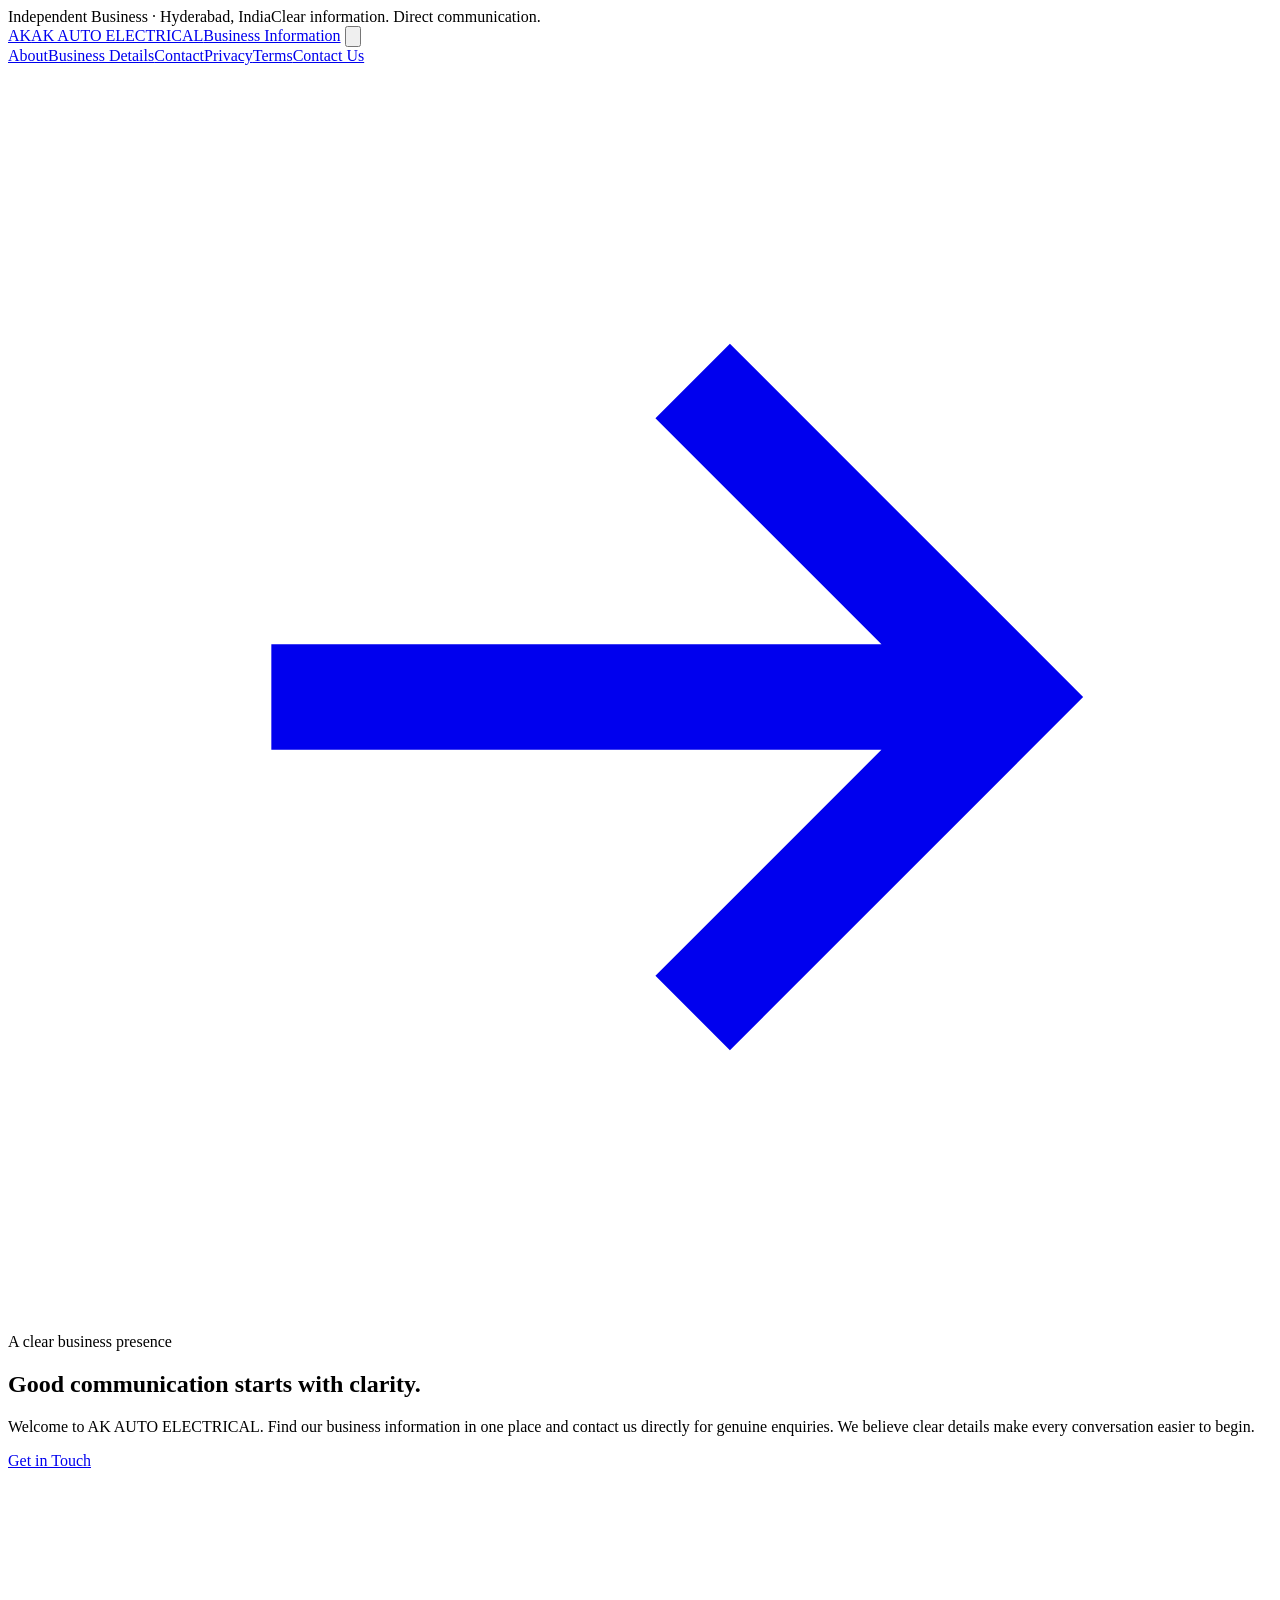
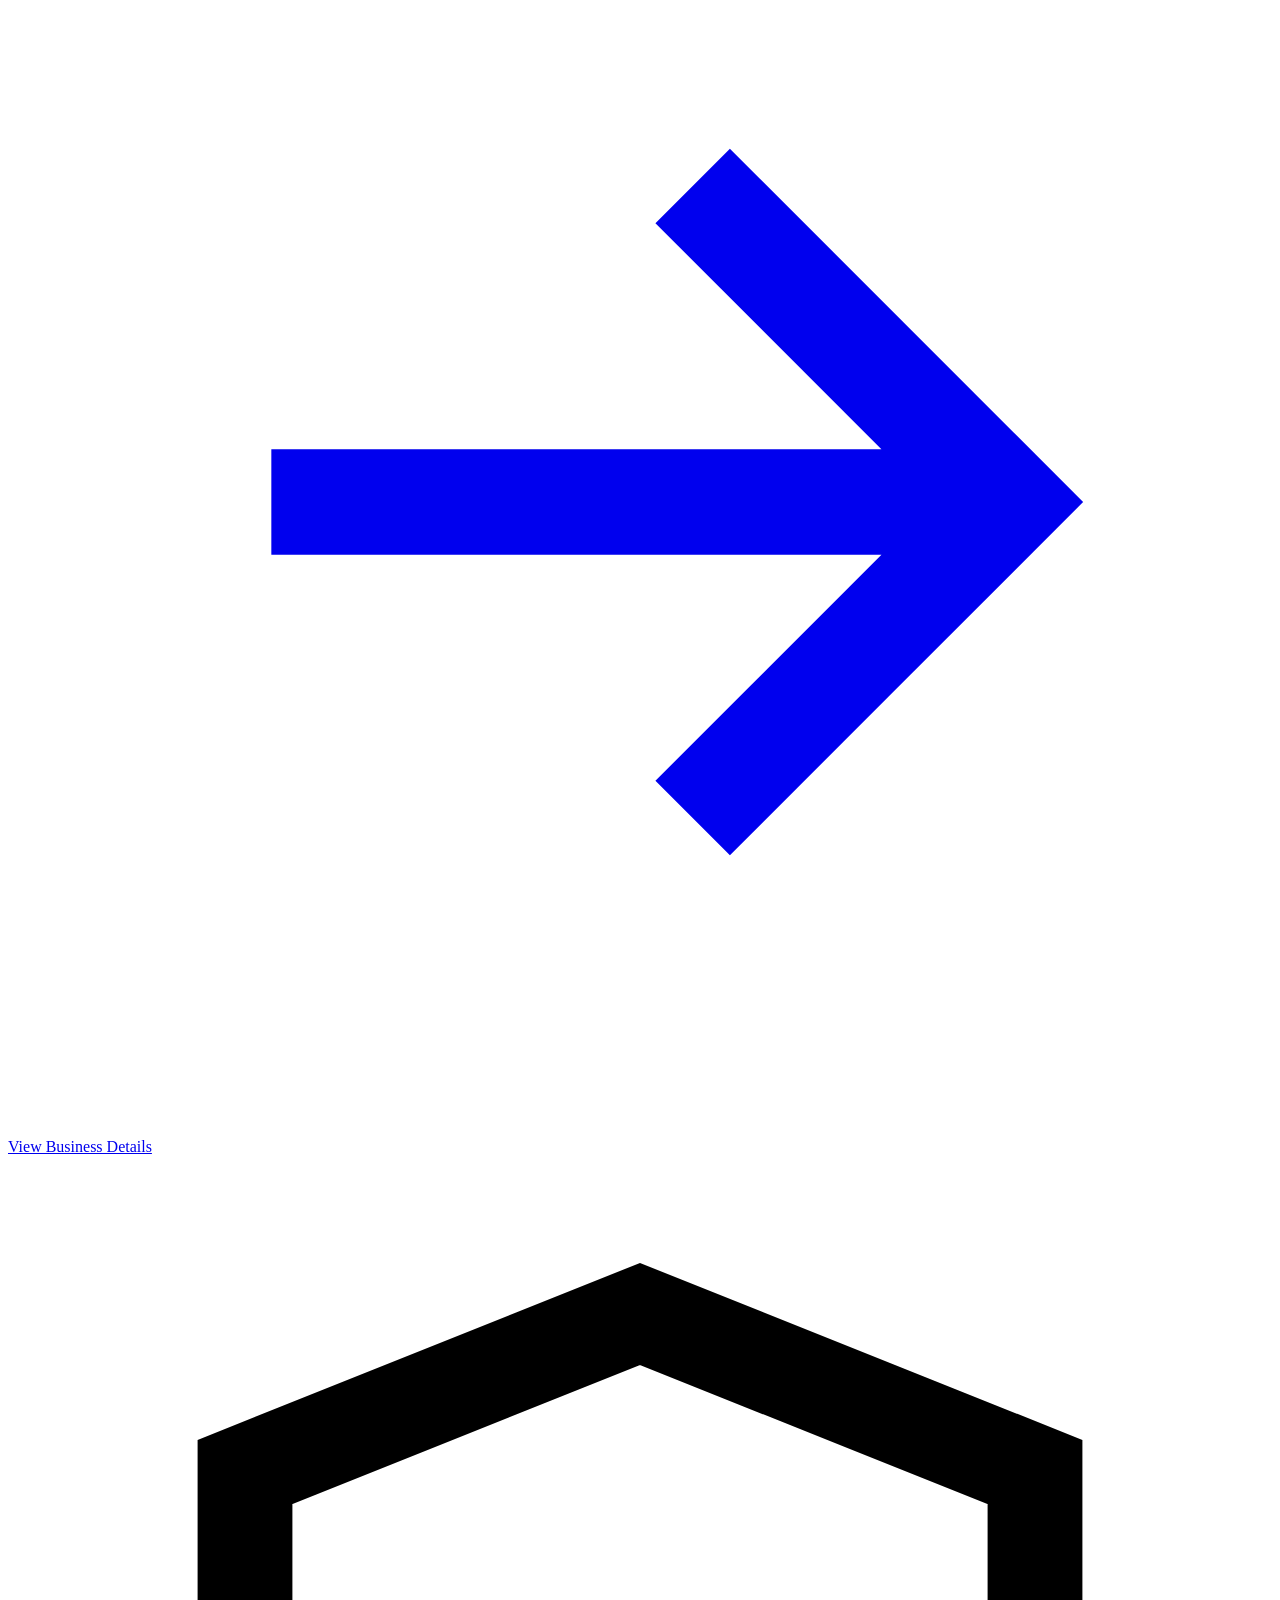
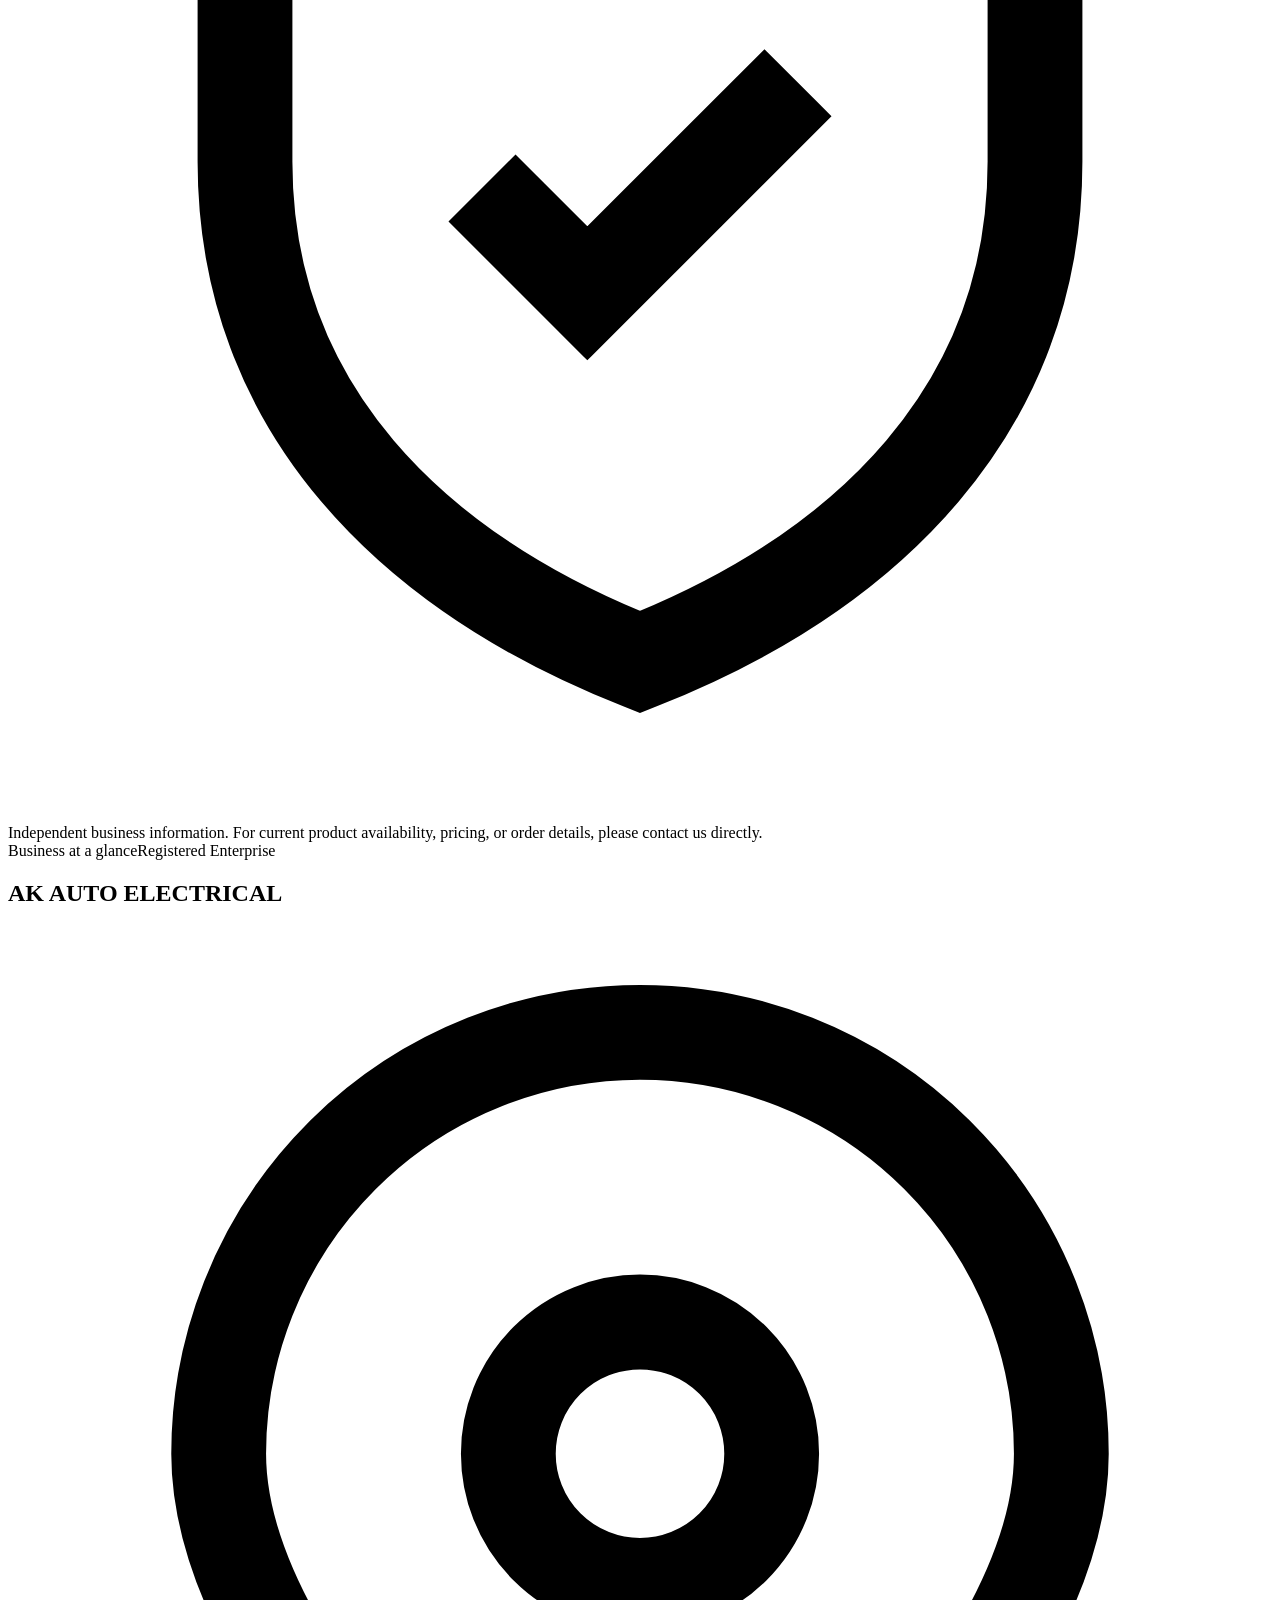
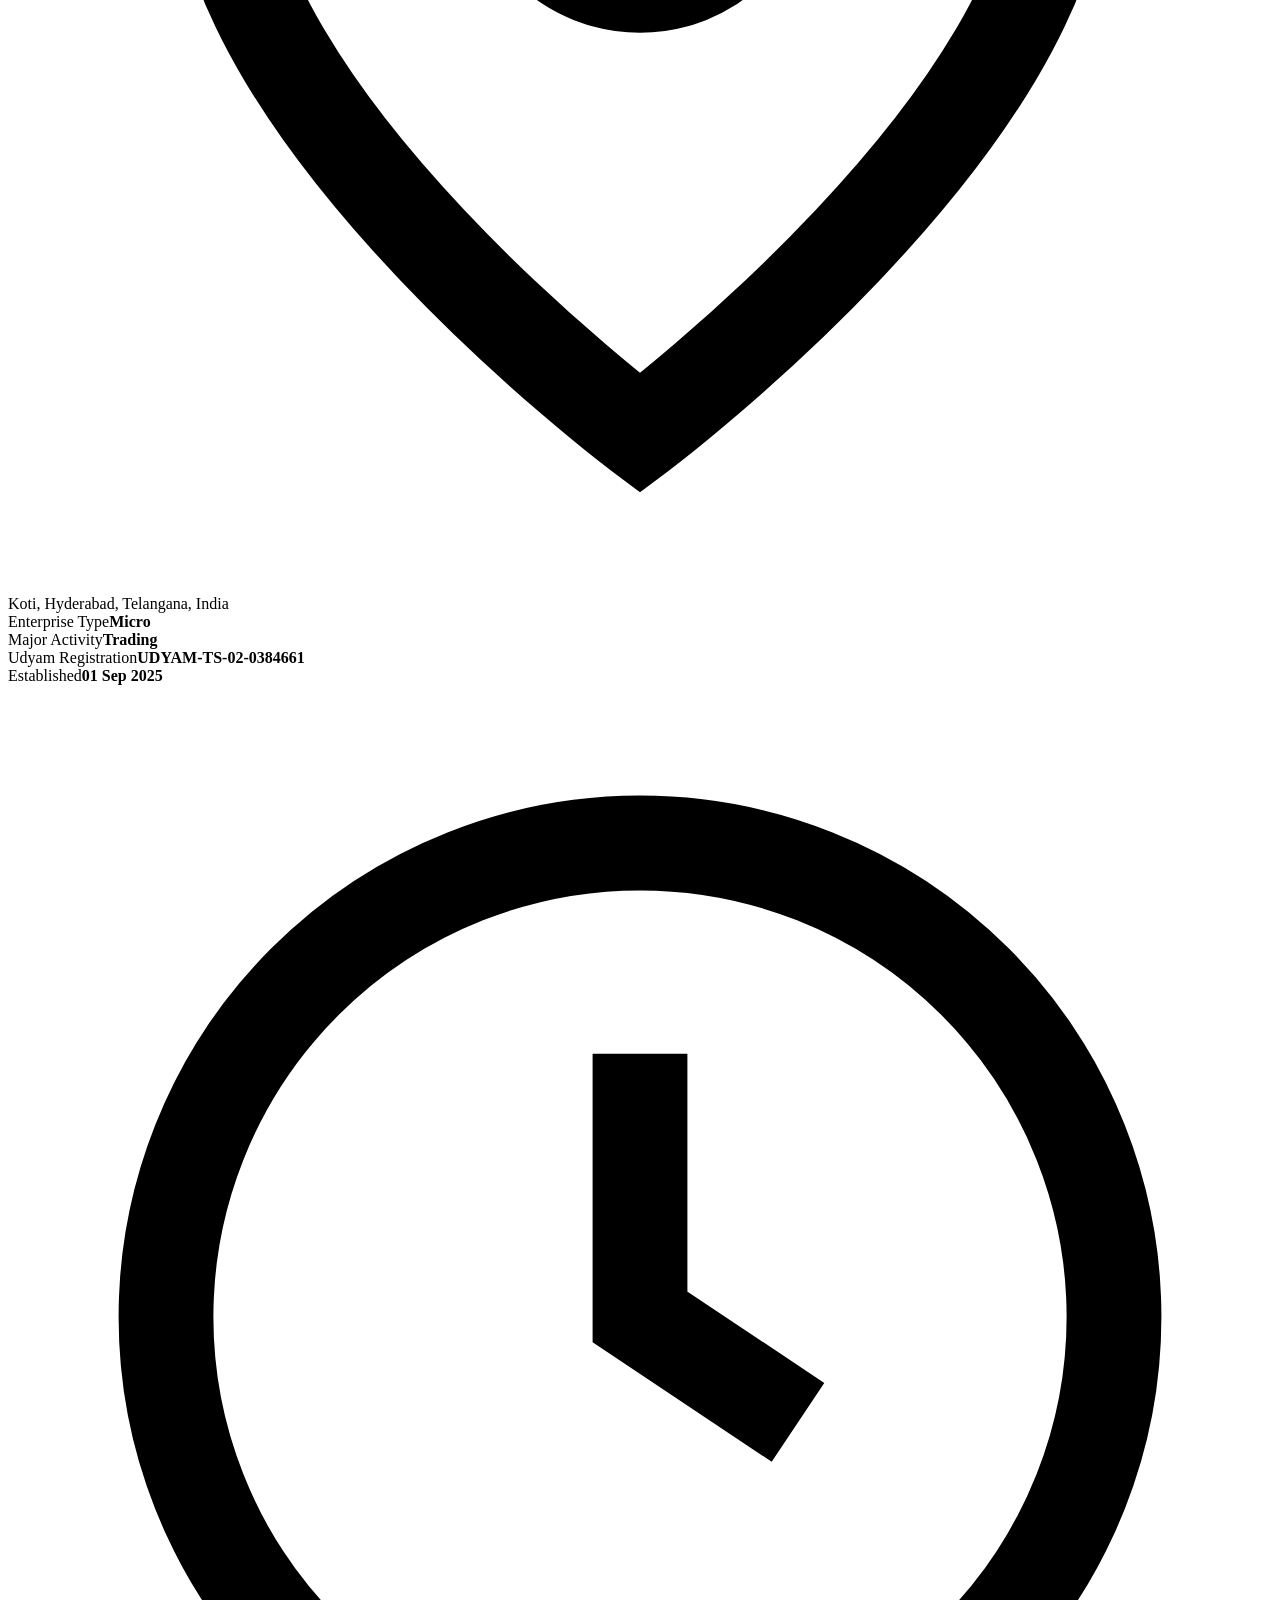
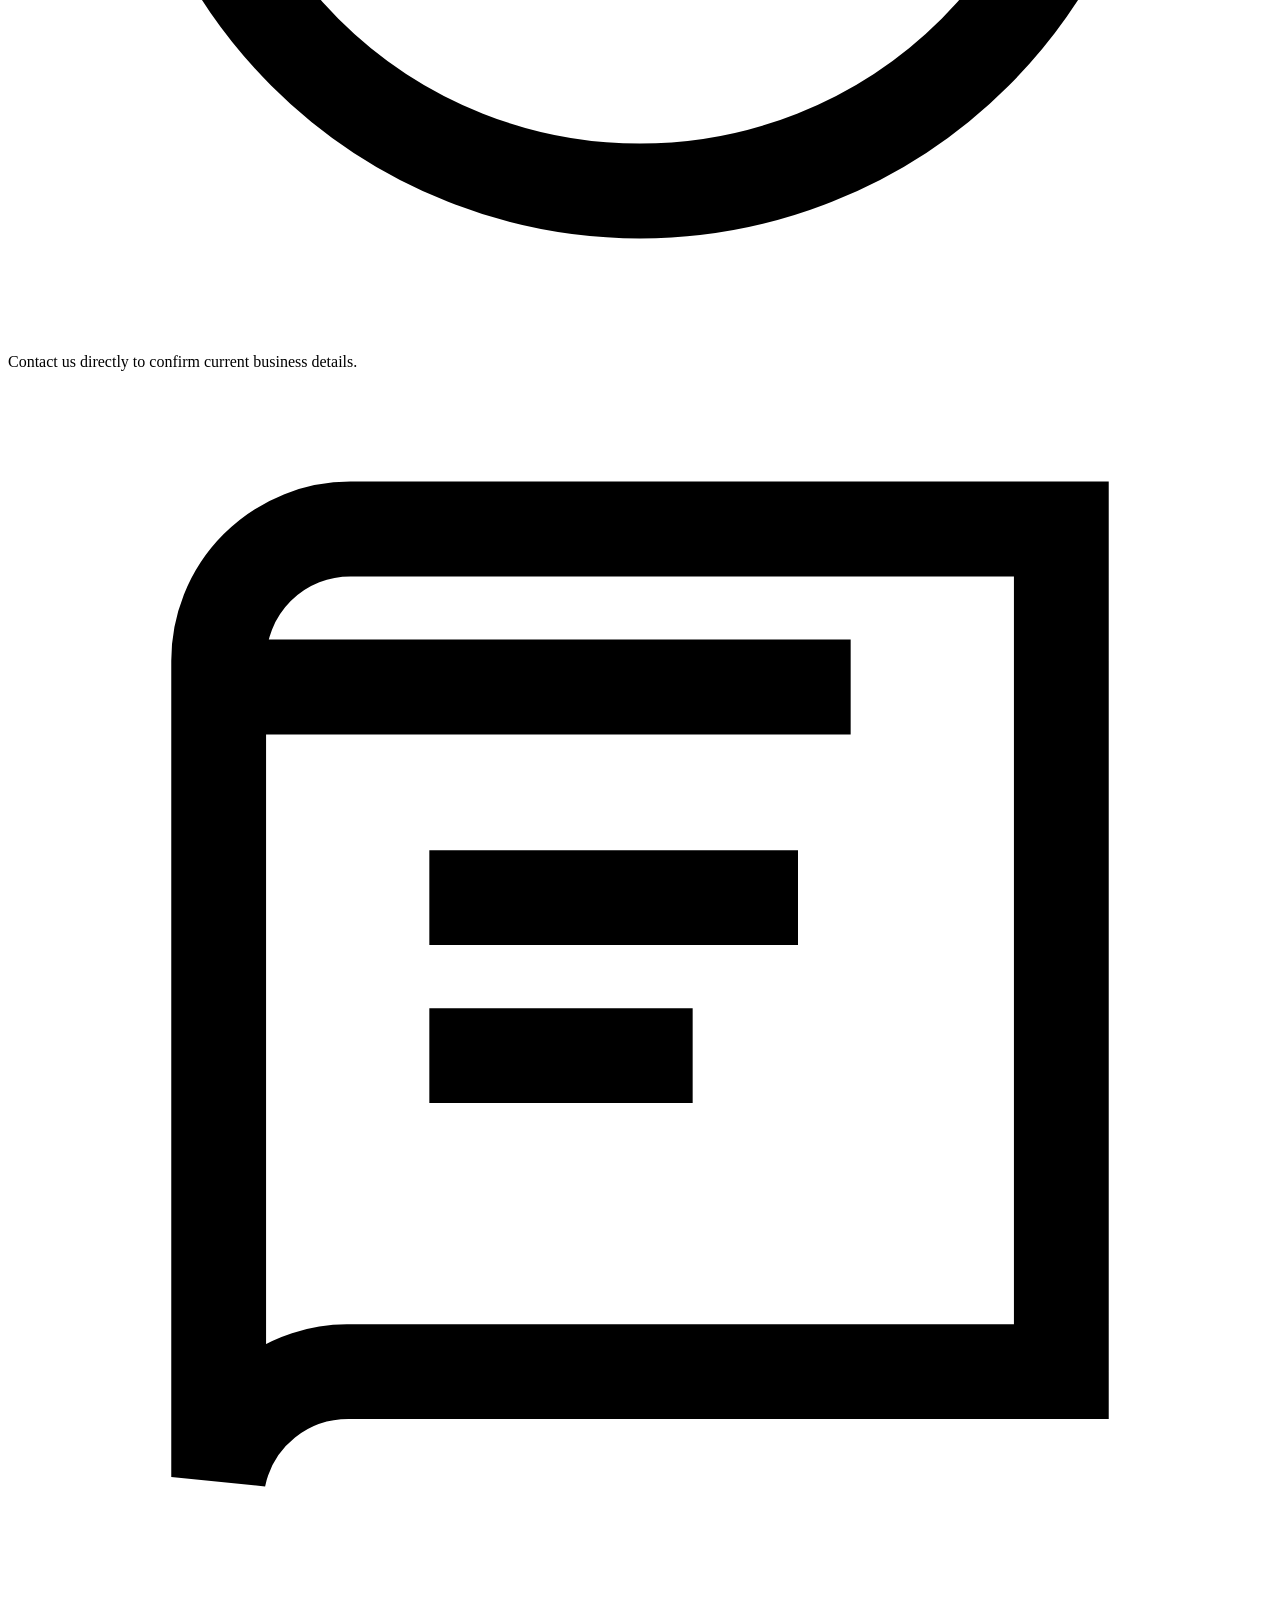
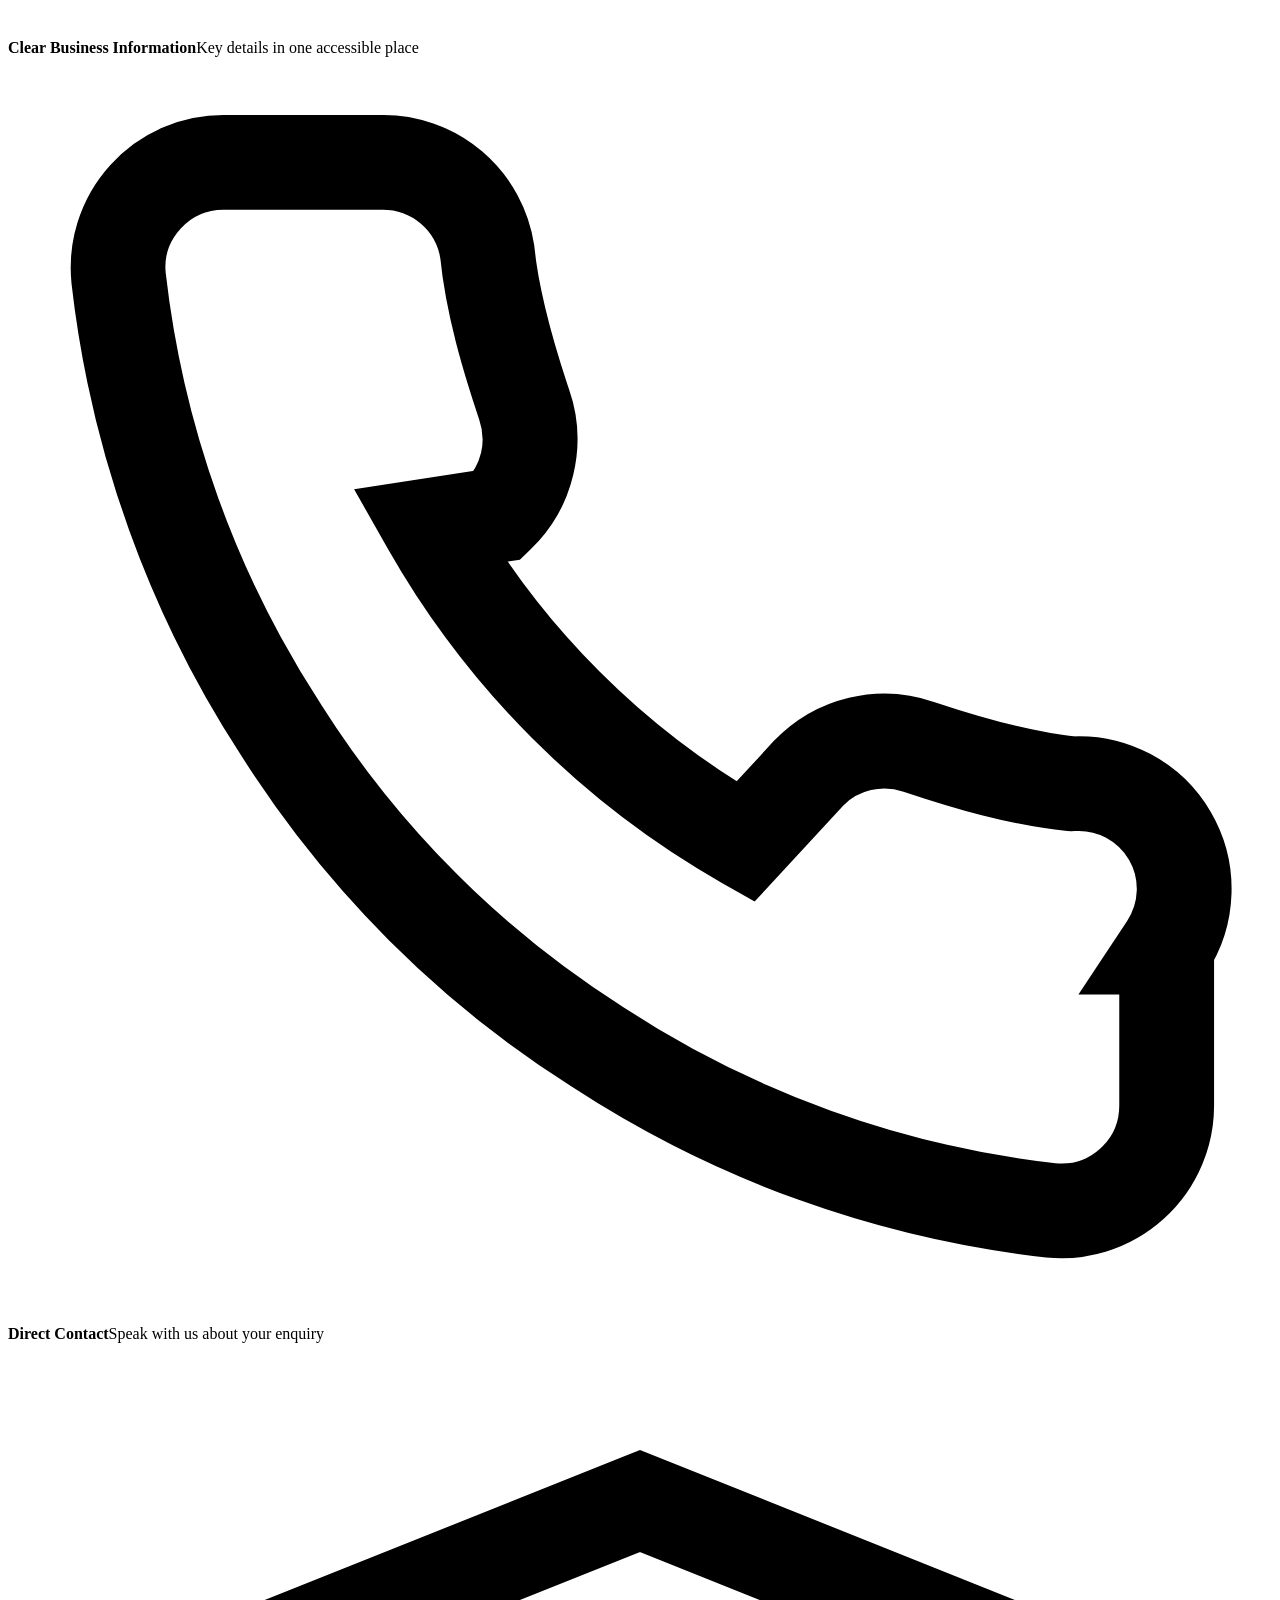
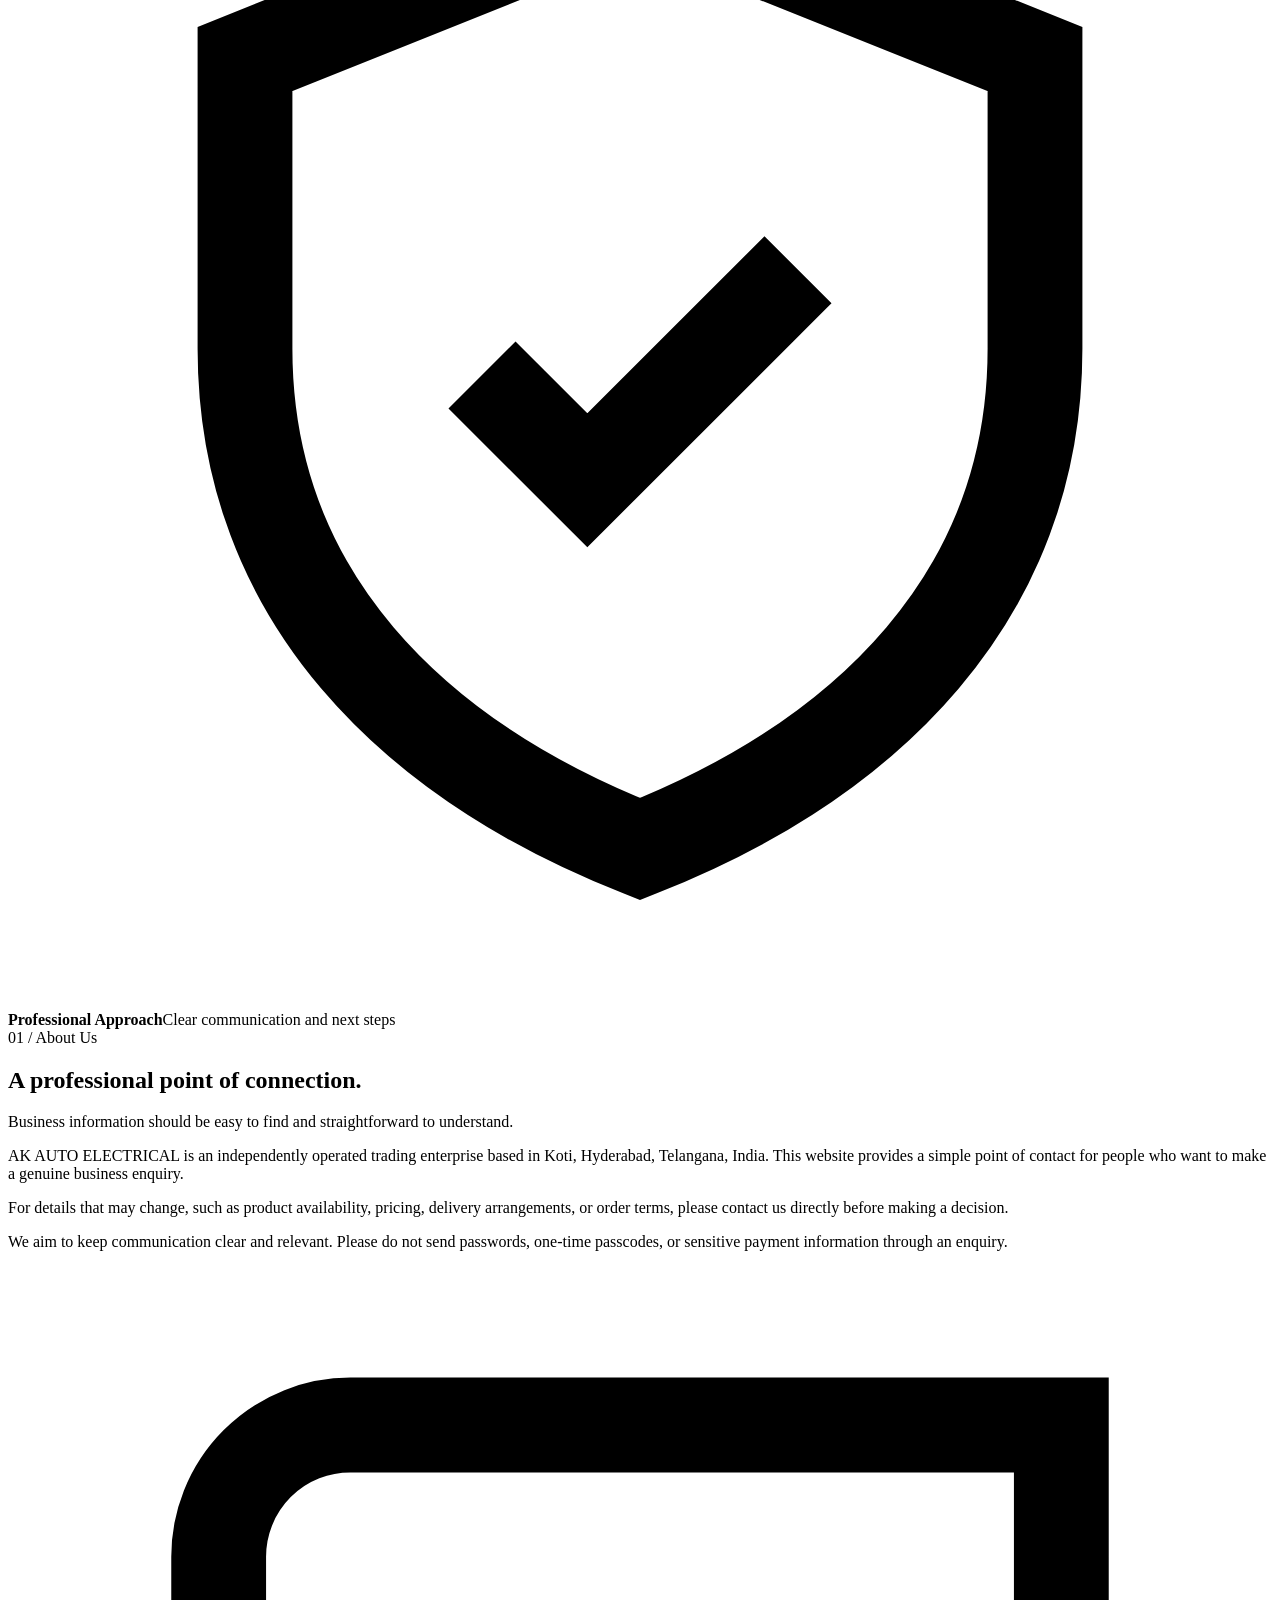
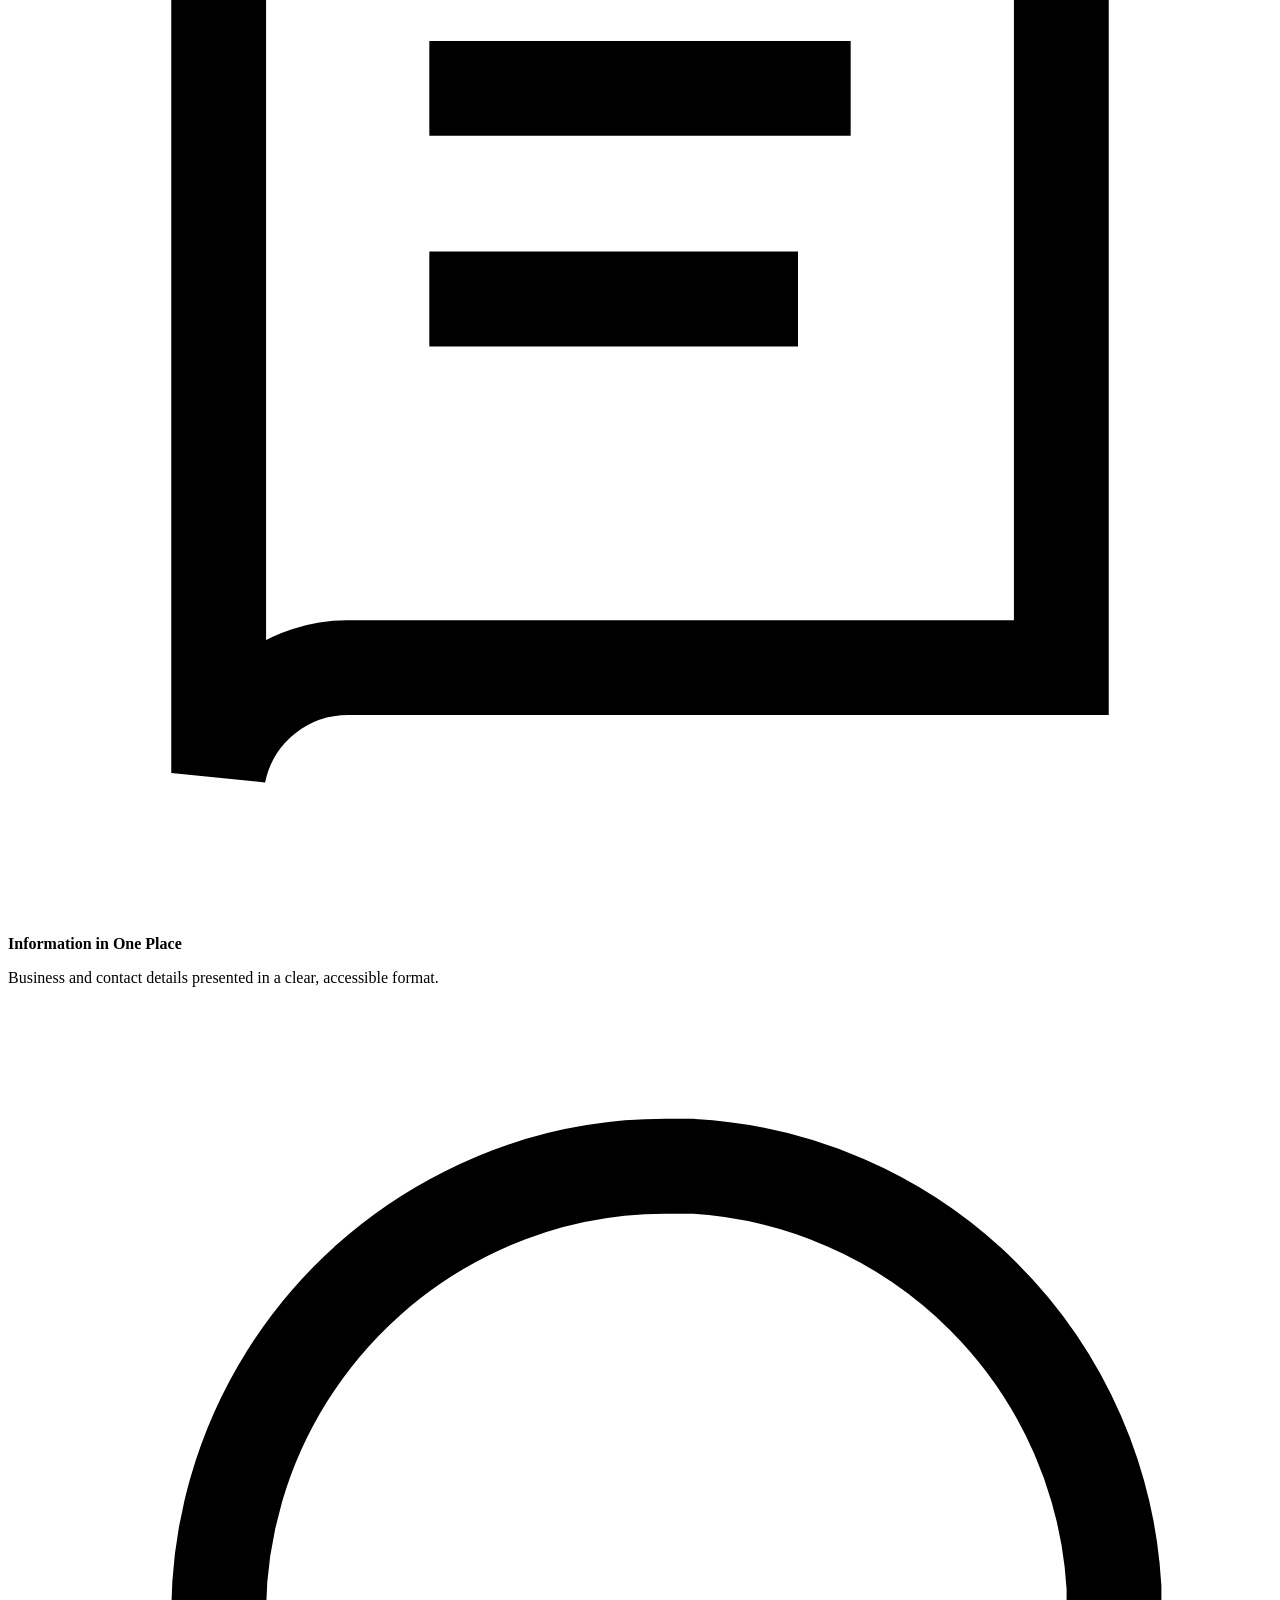
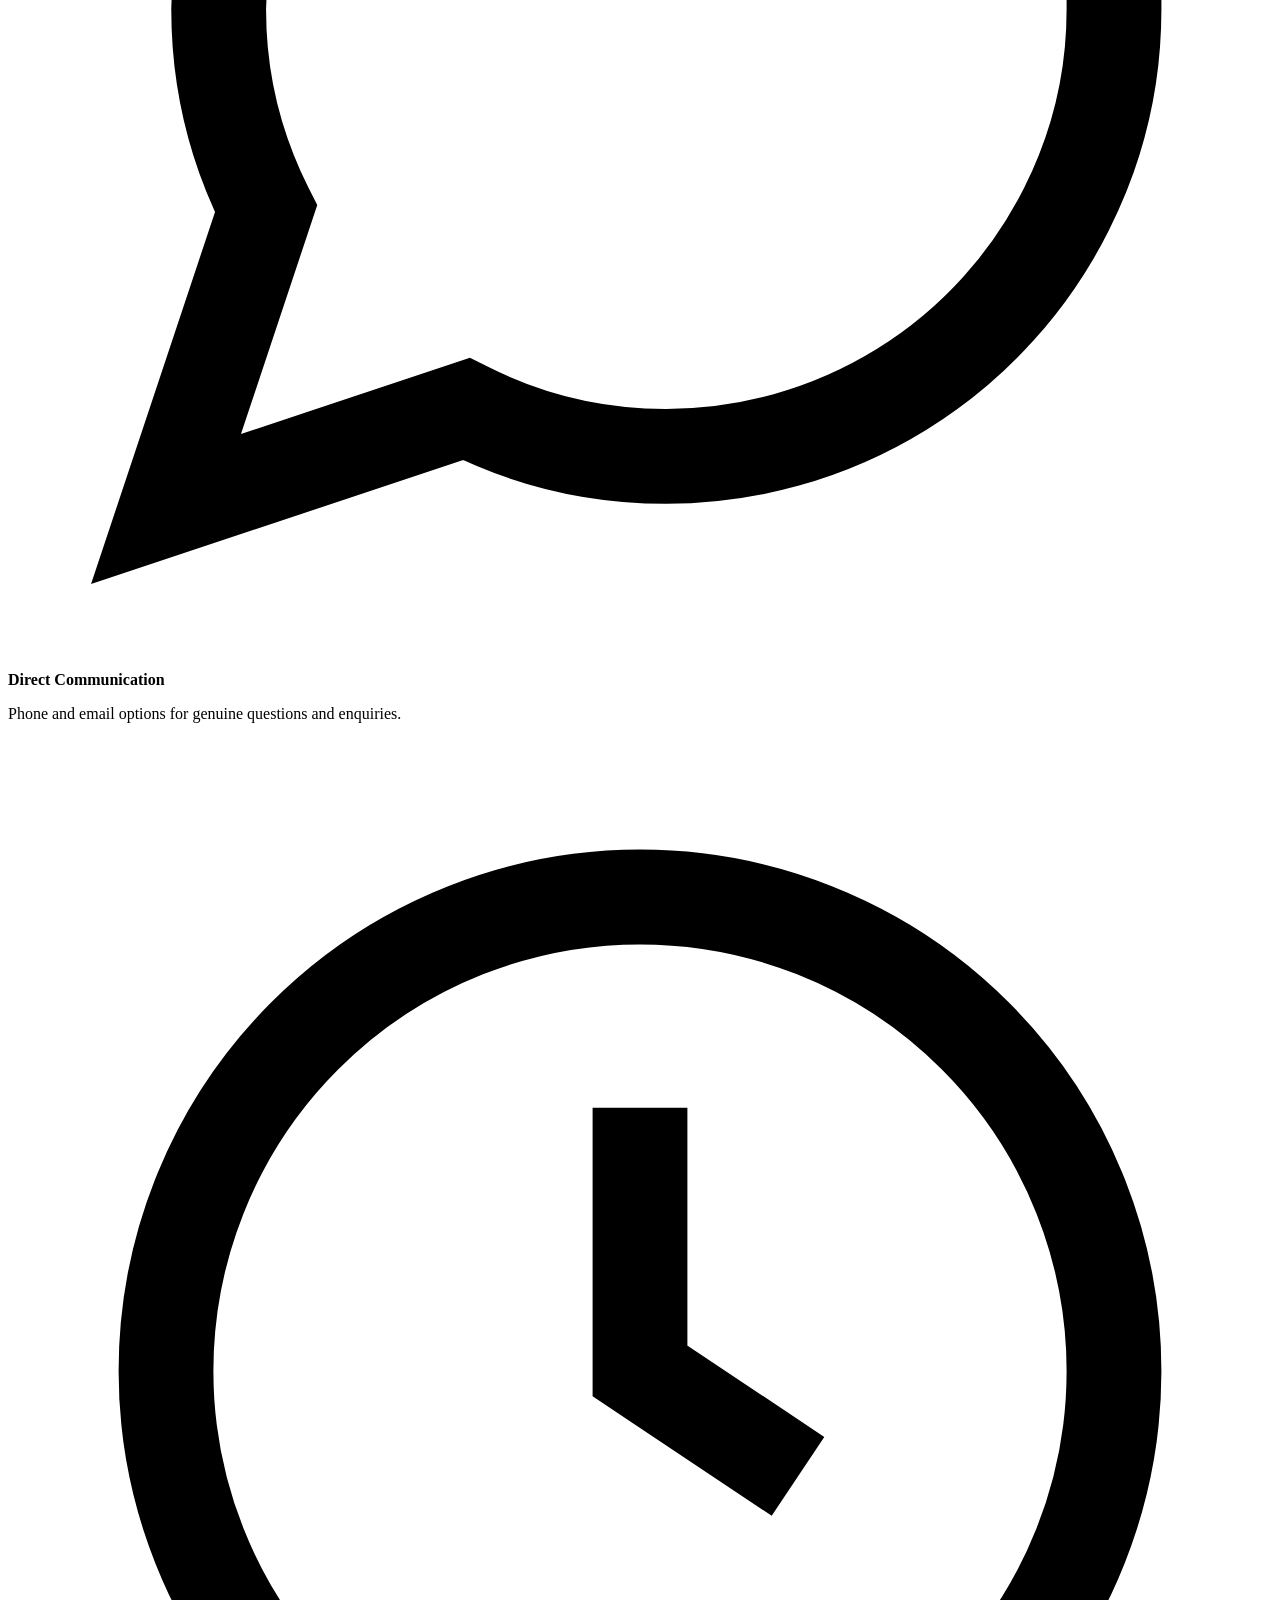
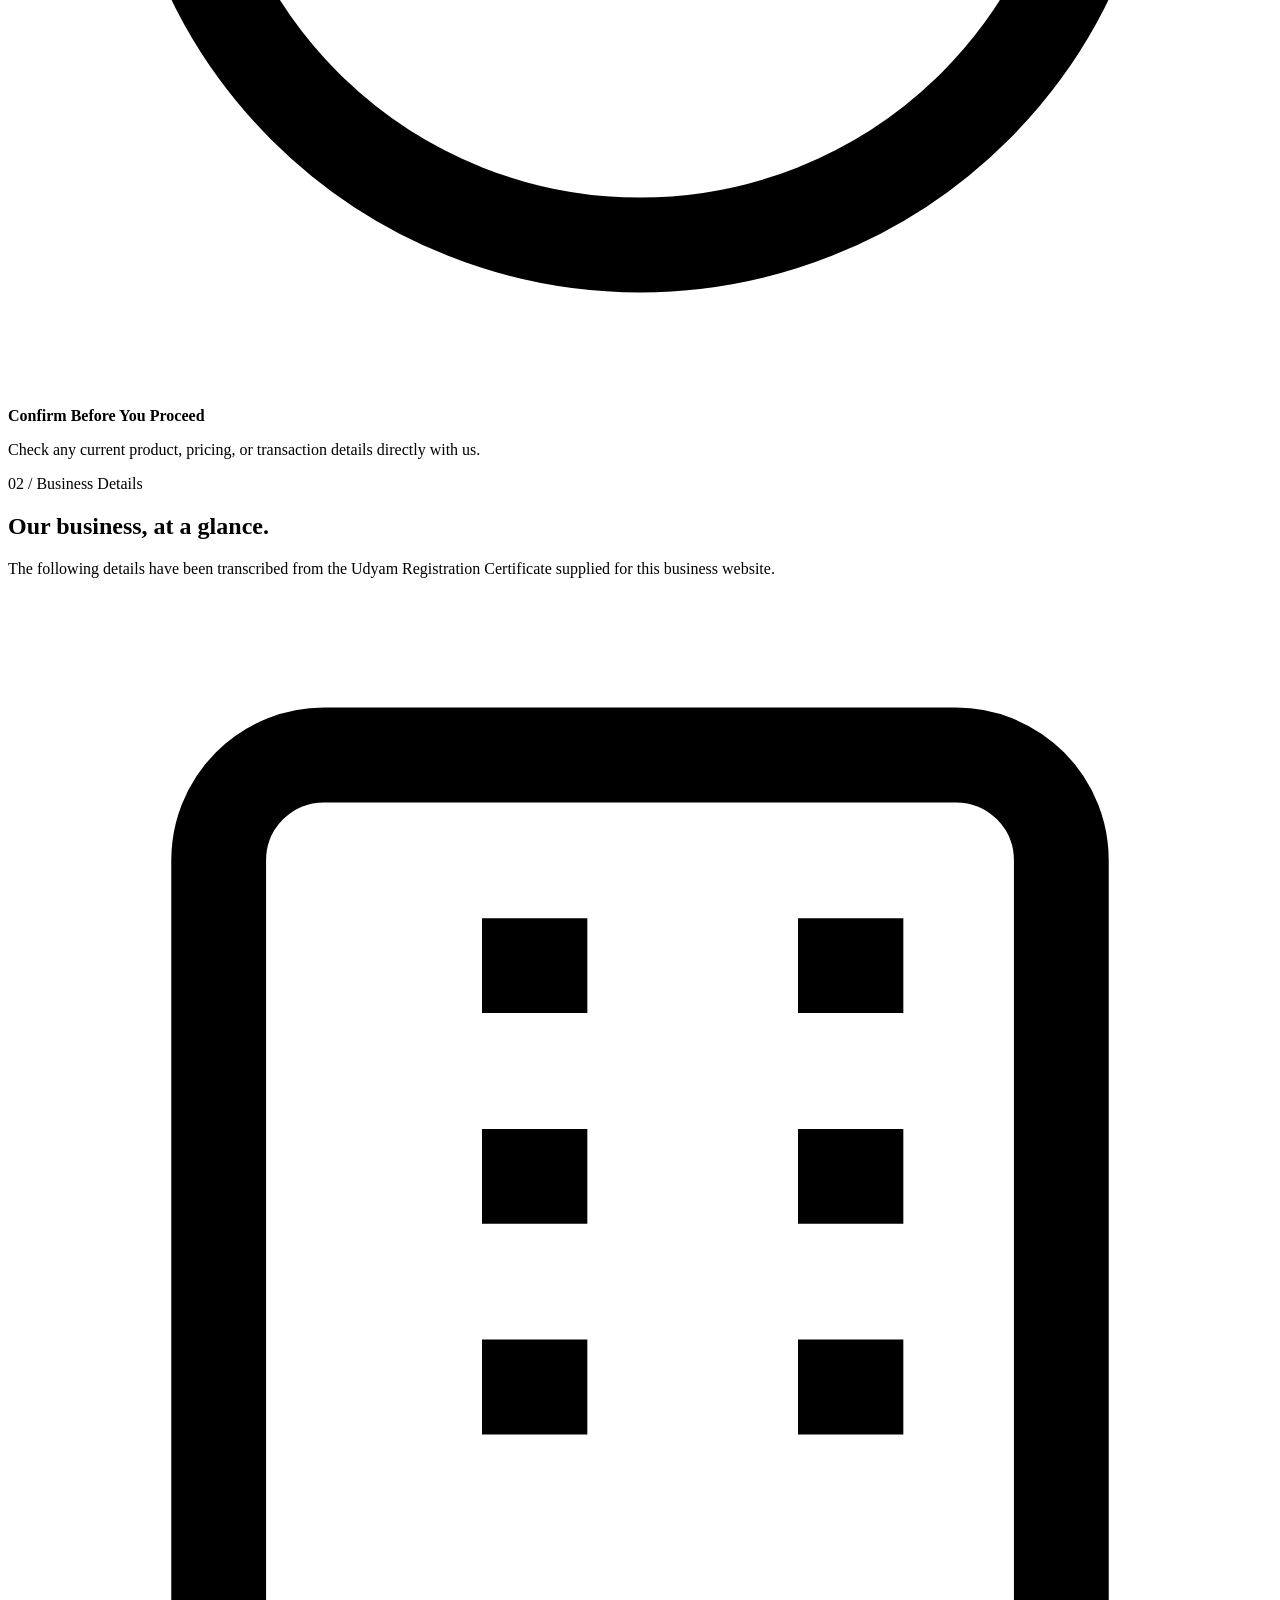
==== index.html @ 0b74d595 "Add files via upload" ====
<!doctype html>
<html lang="en">
<head>
  <meta charset="utf-8">
  <meta name="viewport" content="width=device-width, initial-scale=1">
  <meta name="theme-color" content="#111a32">
  <meta name="description" content="Business information and direct contact details for AK AUTO ELECTRICAL, an independent trading enterprise in Koti, Hyderabad, Telangana, India.">
  <meta property="og:title" content="AK AUTO ELECTRICAL | Business Information">
  <meta property="og:description" content="Clear business information. Direct communication. Contact AK AUTO ELECTRICAL in Hyderabad, India.">
  <meta property="og:type" content="website">
  <title>AK AUTO ELECTRICAL | Business Information</title>
  <link rel="icon" type="image/svg+xml" href="assets/favicon.svg">
  <link rel="stylesheet" href="assets/style.css">
  <script defer src="assets/site.js"></script>
</head>
<body>
  <div class="announcement"><div class="container"><span><i class="dot"></i>Independent Business · Hyderabad, India</span><span class="secondary-note">Clear information. Direct communication.</span></div></div>
  <header class="header">
    <div class="container nav">
      <a class="brand" href="index.html" aria-label="AK AUTO ELECTRICAL home"><span class="brand-mark">AK</span><span class="brand-name">AK AUTO ELECTRICAL<span class="brand-sub">Business Information</span></span></a>
      <button class="mobile-menu-button" data-menu-toggle aria-label="Open navigation" aria-expanded="false"><svg viewBox="0 0 24 24" fill="none" stroke="currentColor" stroke-width="1.8" stroke-linecap="round"><path d="M4 7h16M4 12h16M4 17h16"/></svg></button>
      <nav class="nav-links" data-nav-links aria-label="Main navigation"><a href="#about">About</a><a href="#business-details">Business Details</a><a href="#contact">Contact</a><a href="privacy.html">Privacy</a><a href="terms.html">Terms</a><a class="button button-primary" href="#contact">Contact Us <svg viewBox="0 0 24 24" fill="none" stroke="currentColor" stroke-width="2"><path d="M5 12h14M13 6l6 6-6 6"/></svg></a></nav>
    </div>
  </header>

  <main>
    <section class="hero">
      <div class="container hero-grid">
        <div>
          <div class="eyebrow"><span class="eyebrow-line"></span> A clear business presence</div>
          <h1>Good communication starts with <span class="accent">clarity.</span></h1>
          <p class="hero-copy">Welcome to AK AUTO ELECTRICAL. Find our business information in one place and contact us directly for genuine enquiries. We believe clear details make every conversation easier to begin.</p>
          <div class="hero-actions"><a class="button button-primary" href="#contact">Get in Touch <svg viewBox="0 0 24 24" fill="none" stroke="currentColor" stroke-width="2"><path d="M5 12h14M13 6l6 6-6 6"/></svg></a><a class="button button-light" href="#business-details">View Business Details</a></div>
          <div class="hero-footnote"><svg viewBox="0 0 24 24" fill="none" stroke="currentColor" stroke-width="1.8"><path d="M12 3 4.5 6v5.5c0 4.7 3.2 7.8 7.5 9.5 4.3-1.7 7.5-4.8 7.5-9.5V6L12 3Z"/><path d="m9 12 2 2 4-4"/></svg><span>Independent business information. For current product availability, pricing, or order details, please contact us directly.</span></div>
        </div>
        <aside class="snapshot" aria-label="Business at a glance">
          <div class="snapshot-top"><span class="snapshot-label">Business at a glance</span><span class="status-pill">Registered Enterprise</span></div>
          <h2 class="snapshot-title">AK AUTO ELECTRICAL</h2>
          <div class="snapshot-location"><svg viewBox="0 0 24 24" fill="none" stroke="currentColor" stroke-width="1.8"><path d="M20 10c0 5-8 11-8 11S4 15 4 10a8 8 0 1 1 16 0Z"/><circle cx="12" cy="10" r="2.5"/></svg>Koti, Hyderabad, Telangana, India</div>
          <div class="snapshot-stats"><div class="snapshot-stat"><span>Enterprise Type</span><strong>Micro</strong></div><div class="snapshot-stat"><span>Major Activity</span><strong>Trading</strong></div><div class="snapshot-stat"><span>Udyam Registration</span><strong>UDYAM-TS-02-0384661</strong></div><div class="snapshot-stat"><span>Established</span><strong>01 Sep 2025</strong></div></div>
          <div class="snapshot-bottom"><svg viewBox="0 0 24 24" fill="none" stroke="currentColor" stroke-width="1.8"><circle cx="12" cy="12" r="9"/><path d="M12 7v5l3 2"/></svg>Contact us directly to confirm current business details.</div>
        </aside>
      </div>
    </section>

    <div class="trust-strip"><div class="container trust-row">
      <div class="trust-item"><span class="trust-icon"><svg viewBox="0 0 24 24" fill="none" stroke="currentColor" stroke-width="1.8"><path d="M4 5.5A2.5 2.5 0 0 1 6.5 3H20v16H6.5A2.5 2.5 0 0 0 4 21V5.5Z"/><path d="M4 6h12M8 10h7M8 13h5"/></svg></span><div><strong>Clear Business Information</strong><span>Key details in one accessible place</span></div></div>
      <div class="trust-item"><span class="trust-icon"><svg viewBox="0 0 24 24" fill="none" stroke="currentColor" stroke-width="1.8"><path d="M22 16.9v3a2 2 0 0 1-2.2 2 19.8 19.8 0 0 1-8.6-3.1 19.4 19.4 0 0 1-6-6A19.8 19.8 0 0 1 2.1 4.2 2 2 0 0 1 4.1 2h3a2 2 0 0 1 2 1.7c.1 1 .4 2 .7 2.9a2 2 0 0 1-.5 2.1L8 8.9a16 16 0 0 0 6 6l1.2-1.3a2 2 0 0 1 2.1-.5c.9.3 1.9.6 2.9.7a2 2 0 0 1 1.8 3.1Z"/></svg></span><div><strong>Direct Contact</strong><span>Speak with us about your enquiry</span></div></div>
      <div class="trust-item"><span class="trust-icon"><svg viewBox="0 0 24 24" fill="none" stroke="currentColor" stroke-width="1.8"><path d="M12 3 4.5 6v5.5c0 4.7 3.2 7.8 7.5 9.5 4.3-1.7 7.5-4.8 7.5-9.5V6L12 3Z"/><path d="m9 12 2 2 4-4"/></svg></span><div><strong>Professional Approach</strong><span>Clear communication and next steps</span></div></div>
    </div></div>

    <section class="section" id="about">
      <div class="container about-grid">
        <div>
          <div class="eyebrow"><span class="eyebrow-line"></span> 01 / About Us</div>
          <div class="section-heading"><h2>A professional point of connection.</h2><p>Business information should be easy to find and straightforward to understand.</p></div>
          <div class="about-copy"><p>AK AUTO ELECTRICAL is an independently operated trading enterprise based in Koti, Hyderabad, Telangana, India. This website provides a simple point of contact for people who want to make a genuine business enquiry.</p><p>For details that may change, such as product availability, pricing, delivery arrangements, or order terms, please contact us directly before making a decision.</p><p>We aim to keep communication clear and relevant. Please do not send passwords, one-time passcodes, or sensitive payment information through an enquiry.</p></div>
        </div>
        <div class="principles">
          <div class="principle"><span class="principle-icon"><svg viewBox="0 0 24 24" fill="none" stroke="currentColor" stroke-width="1.8"><path d="M4 5.5A2.5 2.5 0 0 1 6.5 3H20v16H6.5A2.5 2.5 0 0 0 4 21V5.5Z"/><path d="M8 8h8M8 12h7"/></svg></span><div><strong>Information in One Place</strong><p>Business and contact details presented in a clear, accessible format.</p></div></div>
          <div class="principle"><span class="principle-icon"><svg viewBox="0 0 24 24" fill="none" stroke="currentColor" stroke-width="1.8"><path d="M21 11.5a8.4 8.4 0 0 1-.9 3.8 8.5 8.5 0 0 1-7.6 4.7 8.4 8.4 0 0 1-3.8-.9L3 21l1.9-5.7a8.4 8.4 0 0 1-.9-3.8A8.5 8.5 0 0 1 8.7 4a8.4 8.4 0 0 1 3.8-.9h.5a8.5 8.5 0 0 1 8 8v.4Z"/></svg></span><div><strong>Direct Communication</strong><p>Phone and email options for genuine questions and enquiries.</p></div></div>
          <div class="principle"><span class="principle-icon"><svg viewBox="0 0 24 24" fill="none" stroke="currentColor" stroke-width="1.8"><circle cx="12" cy="12" r="9"/><path d="M12 7v5l3 2"/></svg></span><div><strong>Confirm Before You Proceed</strong><p>Check any current product, pricing, or transaction details directly with us.</p></div></div>
        </div>
      </div>
    </section>

    <section class="section section-soft" id="business-details">
      <div class="container">
        <div class="section-heading"><div class="eyebrow"><span class="eyebrow-line"></span> 02 / Business Details</div><h2>Our business, at a glance.</h2><p>The following details have been transcribed from the Udyam Registration Certificate supplied for this business website.</p></div>
        <div class="business-grid">
          <article class="info-card"><h3><svg viewBox="0 0 24 24" fill="none" stroke="currentColor" stroke-width="1.8"><path d="M4 21V5a2 2 0 0 1 2-2h12a2 2 0 0 1 2 2v16M2 21h20M9 7h2M9 11h2M9 15h2M15 7h2M15 11h2M15 15h2"/></svg> Enterprise Profile</h3>
            <div class="detail-row"><span>Registered Enterprise</span><strong>AK AUTO ELECTRICAL</strong></div><div class="detail-row"><span>Enterprise Type</span><strong>Micro</strong></div><div class="detail-row"><span>Major Activity</span><strong>Trading</strong></div><div class="detail-row"><span>Udyam Number</span><strong>UDYAM-TS-02-0384661</strong></div><div class="detail-row"><span>Registration Date</span><strong>19 October 2026</strong></div><div class="detail-row"><span>Business Start Date</span><strong>1 September 2025</strong></div>
          </article>
          <article class="info-card"><h3><svg viewBox="0 0 24 24" fill="none" stroke="currentColor" stroke-width="1.8"><path d="M20 10c0 5-8 11-8 11S4 15 4 10a8 8 0 1 1 16 0Z"/><circle cx="12" cy="10" r="2.5"/></svg> Business Address</h3>
            <div class="address-panel"><span class="address-pin"><svg viewBox="0 0 24 24" fill="none" stroke="currentColor" stroke-width="1.8"><path d="M20 10c0 5-8 11-8 11S4 15 4 10a8 8 0 1 1 16 0Z"/><circle cx="12" cy="10" r="2.5"/></svg></span><div><strong>AK AUTO ELECTRICAL</strong><p>Shop No. 7, 4-3-339<br>Integriti Complex, Deepak Electronics Lane<br>Koti, Hyderabad, Telangana 500095<br>India</p></div></div>
            <div class="detail-row" style="margin-top:13px"><span>Phone</span><strong><a href="tel:+919000444362">+91 90004 44362</a></strong></div><div class="detail-row"><span>Email</span><strong><a href="mailto:syedifteqar3@gmail.com">syedifteqar3@gmail.com</a></strong></div>
          </article>
        </div>
        <p class="source-note">Registration information is provided for general reference and is not an independent certification of the current status of the enterprise. Please verify official records where required.</p>
      </div>
    </section>

    <section class="section" id="contact">
      <div class="container">
        <div class="section-heading"><div class="eyebrow"><span class="eyebrow-line"></span> 03 / Contact</div><h2>Have a question?</h2><p>Send a brief description of your enquiry using the contact options below. We will respond through the contact channel you choose, subject to availability.</p></div>
        <div class="contact-band"><div><div class="eyebrow"><span class="eyebrow-line"></span> AK AUTO ELECTRICAL</div><h2>Let's keep the conversation clear.</h2><p>For genuine business enquiries, reach out directly by phone, email, or WhatsApp.</p></div><div class="contact-actions"><a class="button button-primary" href="https://wa.me/919000444362" target="_blank" rel="noopener noreferrer">Message on WhatsApp <svg viewBox="0 0 24 24" fill="none" stroke="currentColor" stroke-width="2"><path d="M5 12h14M13 6l6 6-6 6"/></svg></a><a class="button button-light" href="mailto:syedifteqar3@gmail.com?subject=Business%20Enquiry%20-%20AK%20AUTO%20ELECTRICAL">Send an Email</a><a class="button button-light" href="tel:+919000444362">Call +91 90004 44362</a></div></div>
      </div>
    </section>

    <section class="section section-soft" id="independence">
      <div class="container"><div class="notice"><svg viewBox="0 0 24 24" fill="none" stroke="currentColor" stroke-width="1.8"><circle cx="12" cy="12" r="9"/><path d="M12 11v5M12 7h.01"/></svg><div><strong>Important information about Meta and other third-party services</strong><p>AK AUTO ELECTRICAL is an independent business and is not affiliated with or endorsed by Meta Platforms, Inc. We do not issue verification badges or guarantee account verification, approval, reach, or any other third-party outcome. Meta Verified eligibility, subscriptions, and decisions are managed by Meta. For official information, visit the <a href="https://www.facebook.com/help/" target="_blank" rel="noopener noreferrer">Facebook Help Centre</a> or <a href="https://help.instagram.com/" target="_blank" rel="noopener noreferrer">Instagram Help Centre</a>. Never share your password or one-time passcode with anyone.</p></div></div></div>
    </section>
  </main>

  <footer class="footer"><div class="container"><div class="footer-top"><div><a class="brand" href="index.html"><span class="brand-mark">AK</span><span class="brand-name">AK AUTO ELECTRICAL<span class="brand-sub">Business Information</span></span></a><p class="footer-desc">A straightforward online point of contact for business information and genuine enquiries in Hyderabad, Telangana, India.</p></div><nav class="footer-links" aria-label="Footer navigation"><a href="index.html#about">About Us</a><a href="index.html#business-details">Business Details</a><a href="index.html#contact">Contact</a><a href="privacy.html">Privacy Policy</a><a href="terms.html">Terms &amp; Conditions</a><a href="refund-policy.html">Refund Policy</a><a href="disclaimer.html">Disclaimer</a></nav></div><div class="footer-bottom"><p>© <span data-year>2026</span> AK AUTO ELECTRICAL. All rights reserved.</p><p class="footer-disclaimer">Independent business website. No affiliation with Meta Platforms, Inc. or any government agency.</p></div></div></footer>
</body>
</html>
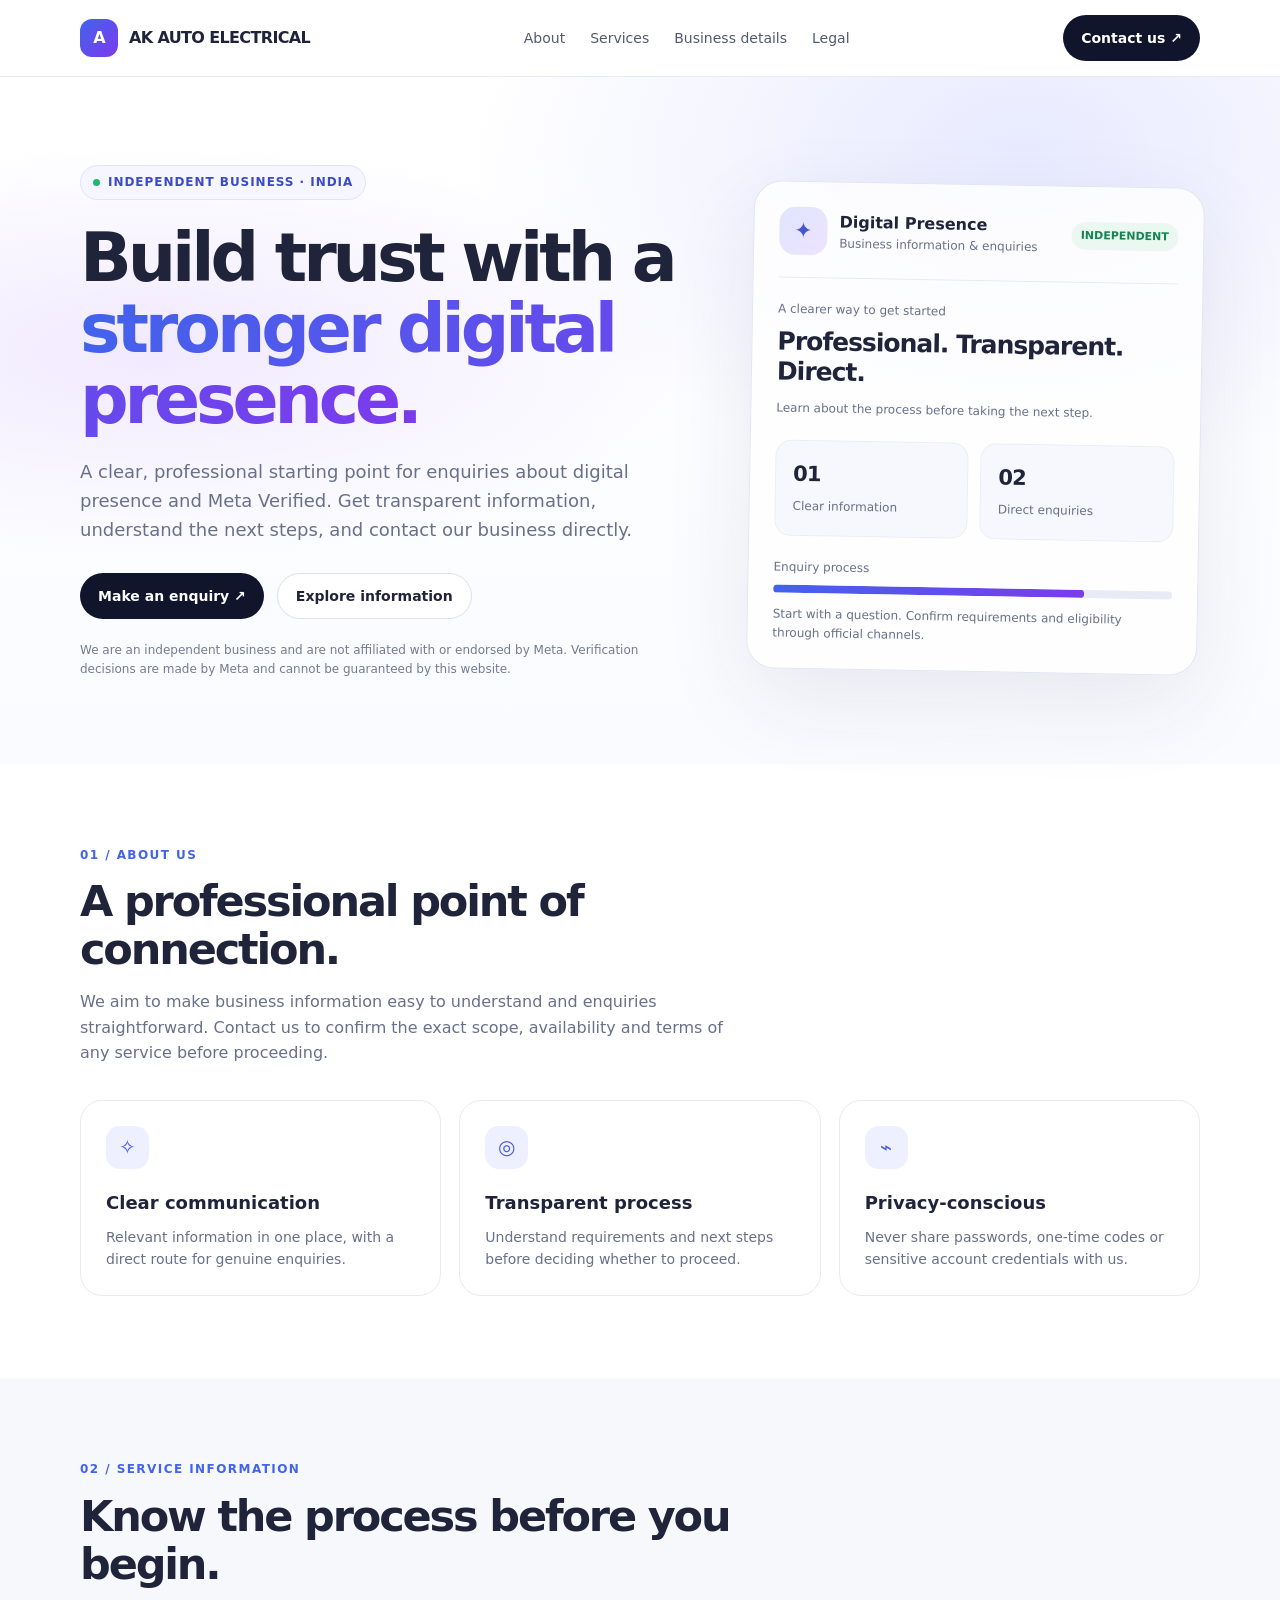
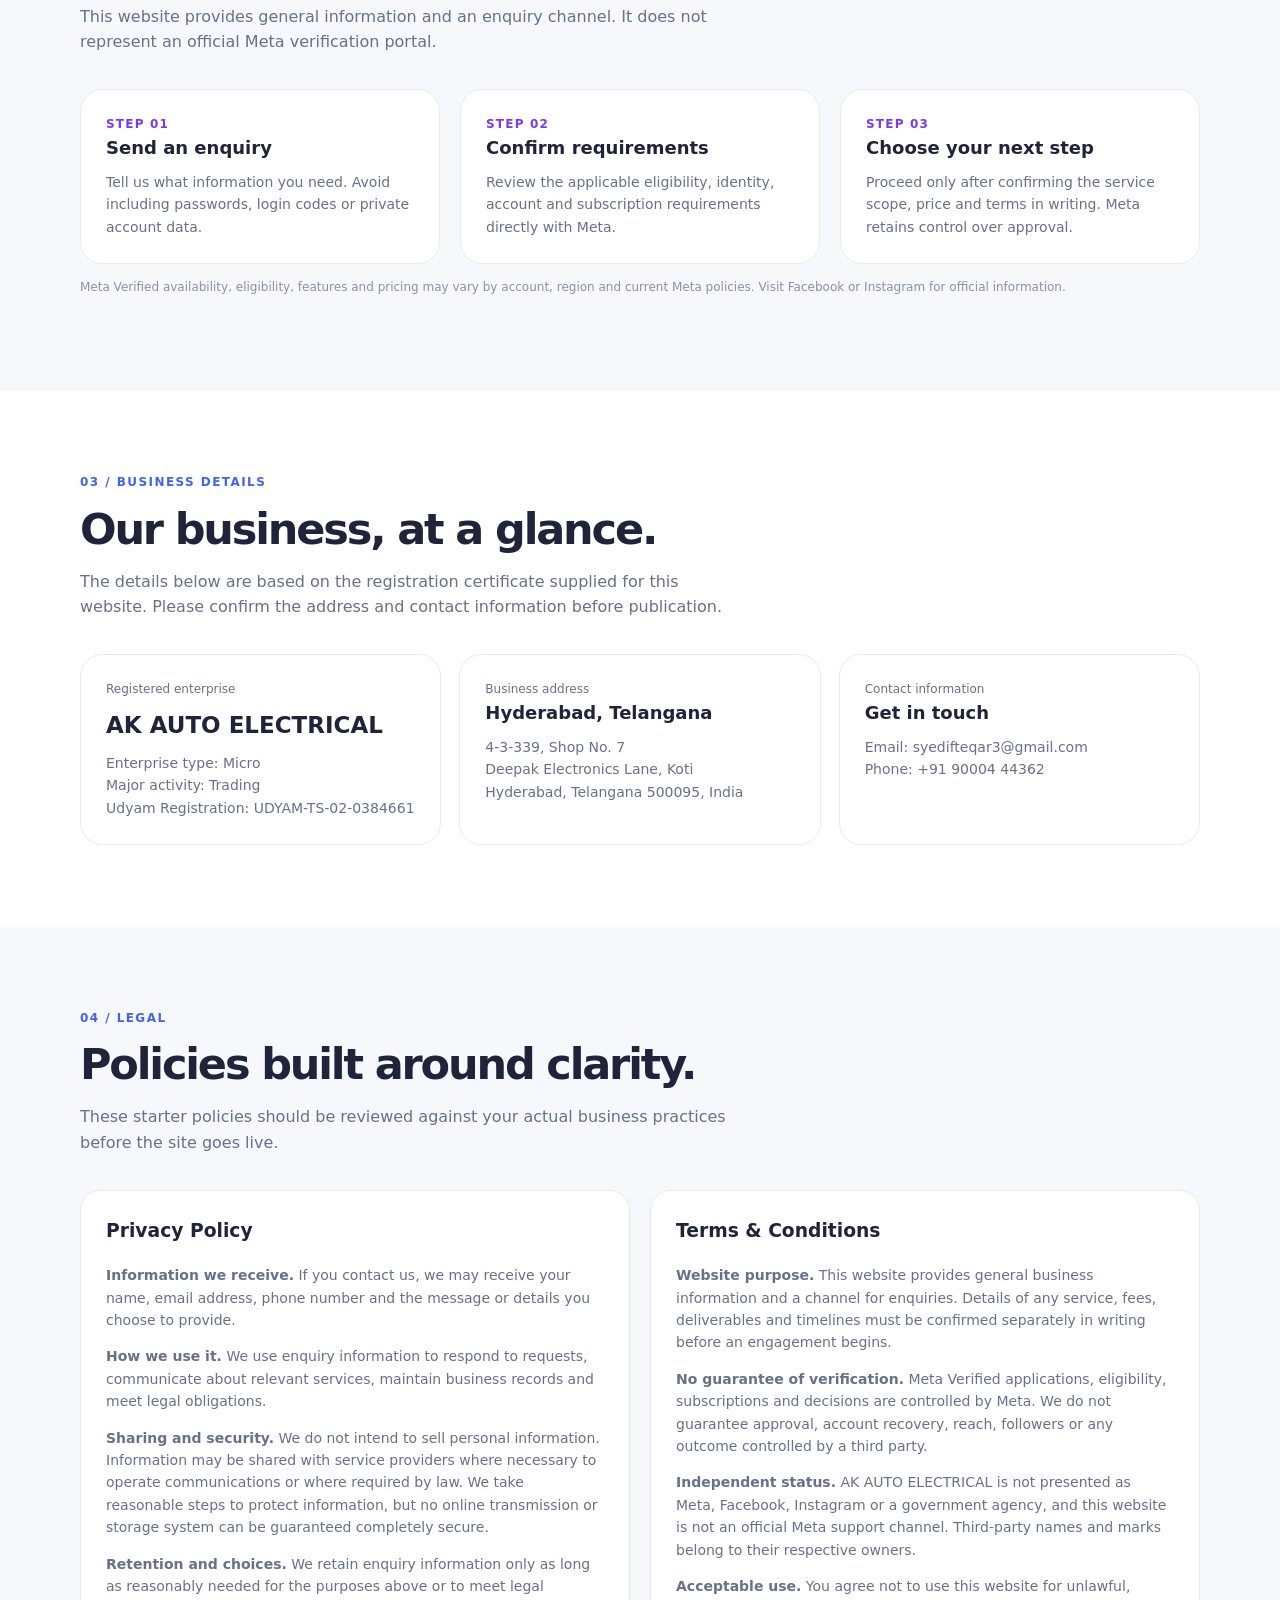
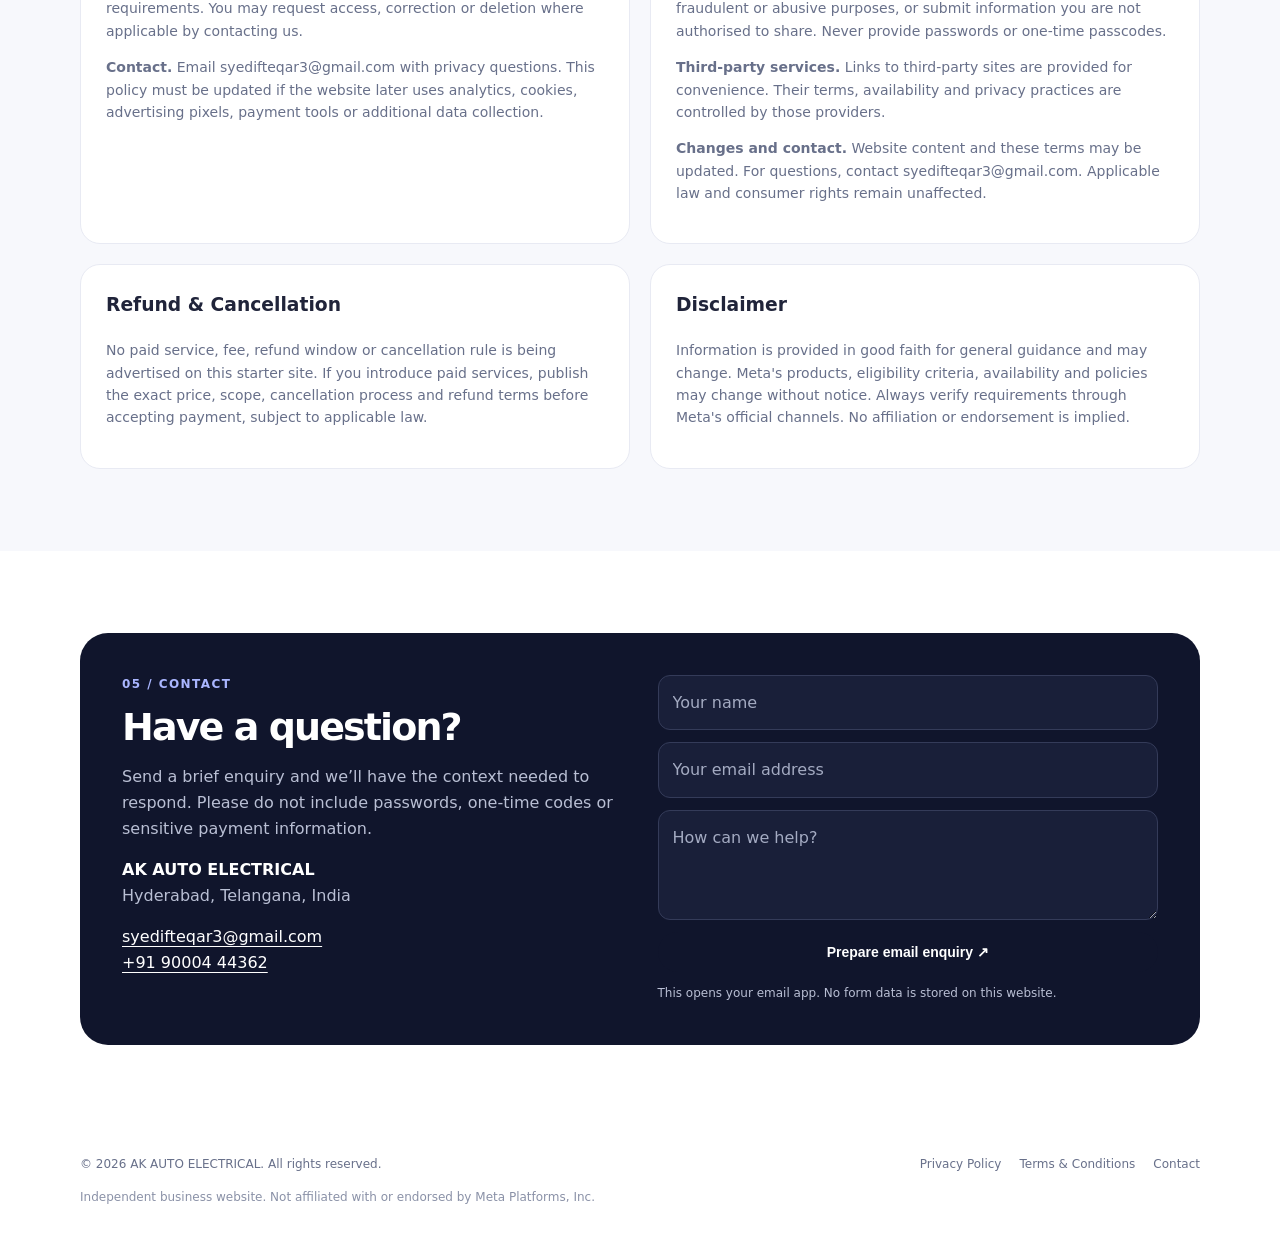
==== commit ebbb1b17: "Add files via upload" ====
--- a/index.html
+++ b/index.html
@@ -1,97 +1,32 @@
 <!doctype html>
 <html lang="en">
 <head>
-  <meta charset="utf-8">
-  <meta name="viewport" content="width=device-width, initial-scale=1">
-  <meta name="theme-color" content="#111a32">
-  <meta name="description" content="Business information and direct contact details for AK AUTO ELECTRICAL, an independent trading enterprise in Koti, Hyderabad, Telangana, India.">
-  <meta property="og:title" content="AK AUTO ELECTRICAL | Business Information">
-  <meta property="og:description" content="Clear business information. Direct communication. Contact AK AUTO ELECTRICAL in Hyderabad, India.">
-  <meta property="og:type" content="website">
-  <title>AK AUTO ELECTRICAL | Business Information</title>
-  <link rel="icon" type="image/svg+xml" href="assets/favicon.svg">
-  <link rel="stylesheet" href="assets/style.css">
-  <script defer src="assets/site.js"></script>
+<meta charset="utf-8"><meta name="viewport" content="width=device-width, initial-scale=1">
+<meta name="description" content="Independent business enquiry website for digital presence and Meta Verified information.">
+<title>AK Auto Electrical | Digital Presence & Verification Enquiries</title>
+<style>
+:root{--navy:#10152c;--blue:#4263eb;--violet:#7c3aed;--ink:#20243a;--muted:#68708a;--line:#e8eaf3;--paper:#f7f8fc}
+*{box-sizing:border-box}html{scroll-behavior:smooth}body{margin:0;font-family:Inter,ui-sans-serif,system-ui,-apple-system,BlinkMacSystemFont,"Segoe UI",sans-serif;color:var(--ink);background:#fff;line-height:1.6}a{color:inherit;text-decoration:none}.wrap{width:min(1120px,92%);margin:auto}
+header{position:sticky;top:0;background:rgba(255,255,255,.9);backdrop-filter:blur(16px);border-bottom:1px solid var(--line);z-index:5}.nav{height:76px;display:flex;align-items:center;justify-content:space-between;gap:20px}.brand{display:flex;align-items:center;gap:11px;font-weight:800;letter-spacing:-.04em}.logo{width:38px;height:38px;border-radius:12px;background:linear-gradient(135deg,var(--blue),var(--violet));display:grid;place-items:center;color:#fff;font-weight:900}.links{display:flex;gap:25px;font-size:14px;color:#515a73}.pill{background:var(--navy);color:white;padding:12px 18px;border-radius:999px;font-weight:700;font-size:14px;display:inline-flex;align-items:center;justify-content:center;border:0;cursor:pointer}
+.hero{padding:88px 0 72px;background:radial-gradient(ellipse at 80% 10%,#e8eaff 0,transparent 38%),radial-gradient(ellipse at 12% 40%,#f1eaff 0,transparent 35%),linear-gradient(#fff,#fafbff)}.hero-grid{display:grid;grid-template-columns:1.15fr .85fr;align-items:center;gap:60px}.eyebrow{display:inline-flex;align-items:center;gap:8px;padding:7px 12px;border:1px solid #dfe3ff;background:#f5f6ff;border-radius:999px;font-size:12px;font-weight:800;letter-spacing:.08em;text-transform:uppercase;color:#3c4bc3}.dot{width:7px;height:7px;background:#22b573;border-radius:50%}h1{font-size:clamp(42px,5.4vw,68px);line-height:1.04;letter-spacing:-.06em;margin:23px 0}h1 span{background:linear-gradient(100deg,var(--blue),var(--violet));color:transparent;background-clip:text}.lead{font-size:18px;color:var(--muted);max-width:620px}.actions{display:flex;gap:13px;flex-wrap:wrap;margin-top:28px}.secondary{border:1px solid #dce0ee;border-radius:999px;padding:11px 18px;font-weight:700;font-size:14px;background:#fff}.note{font-size:12px;color:#747b91;margin-top:22px;max-width:600px}
+.preview{border:1px solid #e1e5f5;border-radius:28px;background:rgba(255,255,255,.82);padding:25px;box-shadow:0 30px 90px #222a5517;transform:rotate(1deg)}.preview-top{display:flex;align-items:center;justify-content:space-between;padding-bottom:22px;border-bottom:1px solid var(--line)}.avatar{width:48px;height:48px;border-radius:16px;background:linear-gradient(135deg,#dfe5ff,#eee3ff);display:grid;place-items:center;color:#4557cb;font-size:22px}.mini-title{font-weight:800}.small{font-size:12px;color:var(--muted)}.status{font-size:11px;border-radius:99px;background:#eaf8f1;color:#168451;padding:5px 9px;font-weight:800}.profile{display:flex;align-items:center;gap:12px}.stats{display:grid;grid-template-columns:repeat(2,1fr);gap:12px;margin:22px 0}.stat{background:#f7f8fd;border:1px solid #eceef7;padding:17px;border-radius:16px}.stat b{display:block;font-size:21px;letter-spacing:-.04em}.stat span{font-size:12px;color:var(--muted)}.progress{height:8px;border-radius:9px;background:#e8eaf5;overflow:hidden;margin-top:8px}.progress i{display:block;height:100%;width:78%;background:linear-gradient(90deg,var(--blue),var(--violet));border-radius:9px}.section{padding:82px 0}.soft{background:var(--paper)}.section-head{max-width:650px;margin-bottom:34px}.kicker{font-size:12px;color:var(--blue);font-weight:900;letter-spacing:.12em;text-transform:uppercase}.section h2{font-size:clamp(30px,4vw,43px);line-height:1.12;letter-spacing:-.05em;margin:12px 0}.muted{color:var(--muted)}.cards{display:grid;grid-template-columns:repeat(3,1fr);gap:18px}.card{border:1px solid var(--line);border-radius:22px;padding:25px;background:#fff}.iconbox{height:43px;width:43px;border-radius:14px;background:#eef0ff;color:#4a5ce0;display:grid;place-items:center;font-size:20px;margin-bottom:20px}.card h3{margin:0 0 8px;font-size:18px}.card p{color:var(--muted);font-size:14px;margin:0}.steps{display:grid;grid-template-columns:repeat(3,1fr);gap:20px}.stepno{font-size:12px;font-weight:900;color:var(--violet);letter-spacing:.1em}.legal-grid{display:grid;grid-template-columns:1fr 1fr;gap:20px}.legal{background:white;border:1px solid var(--line);border-radius:20px;padding:25px}.legal h3{margin-top:0}.legal p,.legal li{font-size:14px;color:var(--muted)}.contact{background:var(--navy);color:#fff;border-radius:28px;padding:42px;display:grid;grid-template-columns:1fr 1fr;gap:35px}.contact .muted{color:#b9bfd4}.contact a:not(.pill){text-decoration:underline;text-underline-offset:4px}.contact-form{display:grid;gap:12px}.contact-form input,.contact-form textarea{width:100%;padding:14px;border:1px solid #343b59;border-radius:12px;background:#191f39;color:#fff;font:inherit}.contact-form textarea{min-height:110px;resize:vertical}.contact-form input::placeholder,.contact-form textarea::placeholder{color:#a4abc2}footer{padding:28px 0;color:var(--muted);font-size:12px}.foot{display:flex;justify-content:space-between;gap:18px;flex-wrap:wrap}.footlinks{display:flex;gap:18px;flex-wrap:wrap}.disclaimer{font-size:12px;color:#8a91a7;margin-top:14px}
+@media(max-width:800px){.links{display:none}.hero{padding:58px 0}.hero-grid,.contact{grid-template-columns:1fr}.preview{transform:none}.cards,.steps,.legal-grid{grid-template-columns:1fr}.section{padding:60px 0}.contact{padding:27px}}
+</style>
 </head>
 <body>
-  <div class="announcement"><div class="container"><span><i class="dot"></i>Independent Business · Hyderabad, India</span><span class="secondary-note">Clear information. Direct communication.</span></div></div>
-  <header class="header">
-    <div class="container nav">
-      <a class="brand" href="index.html" aria-label="AK AUTO ELECTRICAL home"><span class="brand-mark">AK</span><span class="brand-name">AK AUTO ELECTRICAL<span class="brand-sub">Business Information</span></span></a>
-      <button class="mobile-menu-button" data-menu-toggle aria-label="Open navigation" aria-expanded="false"><svg viewBox="0 0 24 24" fill="none" stroke="currentColor" stroke-width="1.8" stroke-linecap="round"><path d="M4 7h16M4 12h16M4 17h16"/></svg></button>
-      <nav class="nav-links" data-nav-links aria-label="Main navigation"><a href="#about">About</a><a href="#business-details">Business Details</a><a href="#contact">Contact</a><a href="privacy.html">Privacy</a><a href="terms.html">Terms</a><a class="button button-primary" href="#contact">Contact Us <svg viewBox="0 0 24 24" fill="none" stroke="currentColor" stroke-width="2"><path d="M5 12h14M13 6l6 6-6 6"/></svg></a></nav>
-    </div>
-  </header>
-
-  <main>
-    <section class="hero">
-      <div class="container hero-grid">
-        <div>
-          <div class="eyebrow"><span class="eyebrow-line"></span> A clear business presence</div>
-          <h1>Good communication starts with <span class="accent">clarity.</span></h1>
-          <p class="hero-copy">Welcome to AK AUTO ELECTRICAL. Find our business information in one place and contact us directly for genuine enquiries. We believe clear details make every conversation easier to begin.</p>
-          <div class="hero-actions"><a class="button button-primary" href="#contact">Get in Touch <svg viewBox="0 0 24 24" fill="none" stroke="currentColor" stroke-width="2"><path d="M5 12h14M13 6l6 6-6 6"/></svg></a><a class="button button-light" href="#business-details">View Business Details</a></div>
-          <div class="hero-footnote"><svg viewBox="0 0 24 24" fill="none" stroke="currentColor" stroke-width="1.8"><path d="M12 3 4.5 6v5.5c0 4.7 3.2 7.8 7.5 9.5 4.3-1.7 7.5-4.8 7.5-9.5V6L12 3Z"/><path d="m9 12 2 2 4-4"/></svg><span>Independent business information. For current product availability, pricing, or order details, please contact us directly.</span></div>
-        </div>
-        <aside class="snapshot" aria-label="Business at a glance">
-          <div class="snapshot-top"><span class="snapshot-label">Business at a glance</span><span class="status-pill">Registered Enterprise</span></div>
-          <h2 class="snapshot-title">AK AUTO ELECTRICAL</h2>
-          <div class="snapshot-location"><svg viewBox="0 0 24 24" fill="none" stroke="currentColor" stroke-width="1.8"><path d="M20 10c0 5-8 11-8 11S4 15 4 10a8 8 0 1 1 16 0Z"/><circle cx="12" cy="10" r="2.5"/></svg>Koti, Hyderabad, Telangana, India</div>
-          <div class="snapshot-stats"><div class="snapshot-stat"><span>Enterprise Type</span><strong>Micro</strong></div><div class="snapshot-stat"><span>Major Activity</span><strong>Trading</strong></div><div class="snapshot-stat"><span>Udyam Registration</span><strong>UDYAM-TS-02-0384661</strong></div><div class="snapshot-stat"><span>Established</span><strong>01 Sep 2025</strong></div></div>
-          <div class="snapshot-bottom"><svg viewBox="0 0 24 24" fill="none" stroke="currentColor" stroke-width="1.8"><circle cx="12" cy="12" r="9"/><path d="M12 7v5l3 2"/></svg>Contact us directly to confirm current business details.</div>
-        </aside>
-      </div>
-    </section>
-
-    <div class="trust-strip"><div class="container trust-row">
-      <div class="trust-item"><span class="trust-icon"><svg viewBox="0 0 24 24" fill="none" stroke="currentColor" stroke-width="1.8"><path d="M4 5.5A2.5 2.5 0 0 1 6.5 3H20v16H6.5A2.5 2.5 0 0 0 4 21V5.5Z"/><path d="M4 6h12M8 10h7M8 13h5"/></svg></span><div><strong>Clear Business Information</strong><span>Key details in one accessible place</span></div></div>
-      <div class="trust-item"><span class="trust-icon"><svg viewBox="0 0 24 24" fill="none" stroke="currentColor" stroke-width="1.8"><path d="M22 16.9v3a2 2 0 0 1-2.2 2 19.8 19.8 0 0 1-8.6-3.1 19.4 19.4 0 0 1-6-6A19.8 19.8 0 0 1 2.1 4.2 2 2 0 0 1 4.1 2h3a2 2 0 0 1 2 1.7c.1 1 .4 2 .7 2.9a2 2 0 0 1-.5 2.1L8 8.9a16 16 0 0 0 6 6l1.2-1.3a2 2 0 0 1 2.1-.5c.9.3 1.9.6 2.9.7a2 2 0 0 1 1.8 3.1Z"/></svg></span><div><strong>Direct Contact</strong><span>Speak with us about your enquiry</span></div></div>
-      <div class="trust-item"><span class="trust-icon"><svg viewBox="0 0 24 24" fill="none" stroke="currentColor" stroke-width="1.8"><path d="M12 3 4.5 6v5.5c0 4.7 3.2 7.8 7.5 9.5 4.3-1.7 7.5-4.8 7.5-9.5V6L12 3Z"/><path d="m9 12 2 2 4-4"/></svg></span><div><strong>Professional Approach</strong><span>Clear communication and next steps</span></div></div>
-    </div></div>
-
-    <section class="section" id="about">
-      <div class="container about-grid">
-        <div>
-          <div class="eyebrow"><span class="eyebrow-line"></span> 01 / About Us</div>
-          <div class="section-heading"><h2>A professional point of connection.</h2><p>Business information should be easy to find and straightforward to understand.</p></div>
-          <div class="about-copy"><p>AK AUTO ELECTRICAL is an independently operated trading enterprise based in Koti, Hyderabad, Telangana, India. This website provides a simple point of contact for people who want to make a genuine business enquiry.</p><p>For details that may change, such as product availability, pricing, delivery arrangements, or order terms, please contact us directly before making a decision.</p><p>We aim to keep communication clear and relevant. Please do not send passwords, one-time passcodes, or sensitive payment information through an enquiry.</p></div>
-        </div>
-        <div class="principles">
-          <div class="principle"><span class="principle-icon"><svg viewBox="0 0 24 24" fill="none" stroke="currentColor" stroke-width="1.8"><path d="M4 5.5A2.5 2.5 0 0 1 6.5 3H20v16H6.5A2.5 2.5 0 0 0 4 21V5.5Z"/><path d="M8 8h8M8 12h7"/></svg></span><div><strong>Information in One Place</strong><p>Business and contact details presented in a clear, accessible format.</p></div></div>
-          <div class="principle"><span class="principle-icon"><svg viewBox="0 0 24 24" fill="none" stroke="currentColor" stroke-width="1.8"><path d="M21 11.5a8.4 8.4 0 0 1-.9 3.8 8.5 8.5 0 0 1-7.6 4.7 8.4 8.4 0 0 1-3.8-.9L3 21l1.9-5.7a8.4 8.4 0 0 1-.9-3.8A8.5 8.5 0 0 1 8.7 4a8.4 8.4 0 0 1 3.8-.9h.5a8.5 8.5 0 0 1 8 8v.4Z"/></svg></span><div><strong>Direct Communication</strong><p>Phone and email options for genuine questions and enquiries.</p></div></div>
-          <div class="principle"><span class="principle-icon"><svg viewBox="0 0 24 24" fill="none" stroke="currentColor" stroke-width="1.8"><circle cx="12" cy="12" r="9"/><path d="M12 7v5l3 2"/></svg></span><div><strong>Confirm Before You Proceed</strong><p>Check any current product, pricing, or transaction details directly with us.</p></div></div>
-        </div>
-      </div>
-    </section>
-
-    <section class="section section-soft" id="business-details">
-      <div class="container">
-        <div class="section-heading"><div class="eyebrow"><span class="eyebrow-line"></span> 02 / Business Details</div><h2>Our business, at a glance.</h2><p>The following details have been transcribed from the Udyam Registration Certificate supplied for this business website.</p></div>
-        <div class="business-grid">
-          <article class="info-card"><h3><svg viewBox="0 0 24 24" fill="none" stroke="currentColor" stroke-width="1.8"><path d="M4 21V5a2 2 0 0 1 2-2h12a2 2 0 0 1 2 2v16M2 21h20M9 7h2M9 11h2M9 15h2M15 7h2M15 11h2M15 15h2"/></svg> Enterprise Profile</h3>
-            <div class="detail-row"><span>Registered Enterprise</span><strong>AK AUTO ELECTRICAL</strong></div><div class="detail-row"><span>Enterprise Type</span><strong>Micro</strong></div><div class="detail-row"><span>Major Activity</span><strong>Trading</strong></div><div class="detail-row"><span>Udyam Number</span><strong>UDYAM-TS-02-0384661</strong></div><div class="detail-row"><span>Registration Date</span><strong>19 October 2026</strong></div><div class="detail-row"><span>Business Start Date</span><strong>1 September 2025</strong></div>
-          </article>
-          <article class="info-card"><h3><svg viewBox="0 0 24 24" fill="none" stroke="currentColor" stroke-width="1.8"><path d="M20 10c0 5-8 11-8 11S4 15 4 10a8 8 0 1 1 16 0Z"/><circle cx="12" cy="10" r="2.5"/></svg> Business Address</h3>
-            <div class="address-panel"><span class="address-pin"><svg viewBox="0 0 24 24" fill="none" stroke="currentColor" stroke-width="1.8"><path d="M20 10c0 5-8 11-8 11S4 15 4 10a8 8 0 1 1 16 0Z"/><circle cx="12" cy="10" r="2.5"/></svg></span><div><strong>AK AUTO ELECTRICAL</strong><p>Shop No. 7, 4-3-339<br>Integriti Complex, Deepak Electronics Lane<br>Koti, Hyderabad, Telangana 500095<br>India</p></div></div>
-            <div class="detail-row" style="margin-top:13px"><span>Phone</span><strong><a href="tel:+919000444362">+91 90004 44362</a></strong></div><div class="detail-row"><span>Email</span><strong><a href="mailto:syedifteqar3@gmail.com">syedifteqar3@gmail.com</a></strong></div>
-          </article>
-        </div>
-        <p class="source-note">Registration information is provided for general reference and is not an independent certification of the current status of the enterprise. Please verify official records where required.</p>
-      </div>
-    </section>
-
-    <section class="section" id="contact">
-      <div class="container">
-        <div class="section-heading"><div class="eyebrow"><span class="eyebrow-line"></span> 03 / Contact</div><h2>Have a question?</h2><p>Send a brief description of your enquiry using the contact options below. We will respond through the contact channel you choose, subject to availability.</p></div>
-        <div class="contact-band"><div><div class="eyebrow"><span class="eyebrow-line"></span> AK AUTO ELECTRICAL</div><h2>Let's keep the conversation clear.</h2><p>For genuine business enquiries, reach out directly by phone, email, or WhatsApp.</p></div><div class="contact-actions"><a class="button button-primary" href="https://wa.me/919000444362" target="_blank" rel="noopener noreferrer">Message on WhatsApp <svg viewBox="0 0 24 24" fill="none" stroke="currentColor" stroke-width="2"><path d="M5 12h14M13 6l6 6-6 6"/></svg></a><a class="button button-light" href="mailto:syedifteqar3@gmail.com?subject=Business%20Enquiry%20-%20AK%20AUTO%20ELECTRICAL">Send an Email</a><a class="button button-light" href="tel:+919000444362">Call +91 90004 44362</a></div></div>
-      </div>
-    </section>
-
-    <section class="section section-soft" id="independence">
-      <div class="container"><div class="notice"><svg viewBox="0 0 24 24" fill="none" stroke="currentColor" stroke-width="1.8"><circle cx="12" cy="12" r="9"/><path d="M12 11v5M12 7h.01"/></svg><div><strong>Important information about Meta and other third-party services</strong><p>AK AUTO ELECTRICAL is an independent business and is not affiliated with or endorsed by Meta Platforms, Inc. We do not issue verification badges or guarantee account verification, approval, reach, or any other third-party outcome. Meta Verified eligibility, subscriptions, and decisions are managed by Meta. For official information, visit the <a href="https://www.facebook.com/help/" target="_blank" rel="noopener noreferrer">Facebook Help Centre</a> or <a href="https://help.instagram.com/" target="_blank" rel="noopener noreferrer">Instagram Help Centre</a>. Never share your password or one-time passcode with anyone.</p></div></div></div>
-    </section>
-  </main>
-
-  <footer class="footer"><div class="container"><div class="footer-top"><div><a class="brand" href="index.html"><span class="brand-mark">AK</span><span class="brand-name">AK AUTO ELECTRICAL<span class="brand-sub">Business Information</span></span></a><p class="footer-desc">A straightforward online point of contact for business information and genuine enquiries in Hyderabad, Telangana, India.</p></div><nav class="footer-links" aria-label="Footer navigation"><a href="index.html#about">About Us</a><a href="index.html#business-details">Business Details</a><a href="index.html#contact">Contact</a><a href="privacy.html">Privacy Policy</a><a href="terms.html">Terms &amp; Conditions</a><a href="refund-policy.html">Refund Policy</a><a href="disclaimer.html">Disclaimer</a></nav></div><div class="footer-bottom"><p>© <span data-year>2026</span> AK AUTO ELECTRICAL. All rights reserved.</p><p class="footer-disclaimer">Independent business website. No affiliation with Meta Platforms, Inc. or any government agency.</p></div></div></footer>
-</body>
-</html>
+<header><div class="wrap nav"><a class="brand" href="#top"><span class="logo">A</span><span>AK AUTO ELECTRICAL</span></a><nav class="links"><a href="#about">About</a><a href="#services">Services</a><a href="#business">Business details</a><a href="#legal">Legal</a></nav><a class="pill" href="#contact">Contact us ↗</a></div></header>
+<main id="top">
+<section class="hero"><div class="wrap hero-grid"><div><div class="eyebrow"><span class="dot"></span> Independent business · India</div><h1>Build trust with a <span>stronger digital presence.</span></h1><p class="lead">A clear, professional starting point for enquiries about digital presence and Meta Verified. Get transparent information, understand the next steps, and contact our business directly.</p><div class="actions"><a class="pill" href="#contact">Make an enquiry ↗</a><a class="secondary" href="#services">Explore information</a></div><p class="note">We are an independent business and are not affiliated with or endorsed by Meta. Verification decisions are made by Meta and cannot be guaranteed by this website.</p></div>
+<div class="preview"><div class="preview-top"><div class="profile"><div class="avatar">✦</div><div><div class="mini-title">Digital Presence</div><div class="small">Business information & enquiries</div></div></div><span class="status">INDEPENDENT</span></div><div style="padding-top:22px"><div class="small">A clearer way to get started</div><h3 style="font-size:25px;line-height:1.2;letter-spacing:-.04em;margin:8px 0">Professional. Transparent. Direct.</h3><p class="small">Learn about the process before taking the next step.</p></div><div class="stats"><div class="stat"><b>01</b><span>Clear information</span></div><div class="stat"><b>02</b><span>Direct enquiries</span></div></div><div class="small">Enquiry process</div><div class="progress"><i></i></div><p class="small" style="margin-bottom:0">Start with a question. Confirm requirements and eligibility through official channels.</p></div></div></section>
+<section class="section" id="about"><div class="wrap"><div class="section-head"><div class="kicker">01 / About us</div><h2>A professional point of connection.</h2><p class="muted">We aim to make business information easy to understand and enquiries straightforward. Contact us to confirm the exact scope, availability and terms of any service before proceeding.</p></div><div class="cards"><article class="card"><div class="iconbox">✧</div><h3>Clear communication</h3><p>Relevant information in one place, with a direct route for genuine enquiries.</p></article><article class="card"><div class="iconbox">◎</div><h3>Transparent process</h3><p>Understand requirements and next steps before deciding whether to proceed.</p></article><article class="card"><div class="iconbox">⌁</div><h3>Privacy-conscious</h3><p>Never share passwords, one-time codes or sensitive account credentials with us.</p></article></div></div></section>
+<section class="section soft" id="services"><div class="wrap"><div class="section-head"><div class="kicker">02 / Service information</div><h2>Know the process before you begin.</h2><p class="muted">This website provides general information and an enquiry channel. It does not represent an official Meta verification portal.</p></div><div class="steps"><div class="card"><div class="stepno">STEP 01</div><h3>Send an enquiry</h3><p>Tell us what information you need. Avoid including passwords, login codes or private account data.</p></div><div class="card"><div class="stepno">STEP 02</div><h3>Confirm requirements</h3><p>Review the applicable eligibility, identity, account and subscription requirements directly with Meta.</p></div><div class="card"><div class="stepno">STEP 03</div><h3>Choose your next step</h3><p>Proceed only after confirming the service scope, price and terms in writing. Meta retains control over approval.</p></div></div><p class="disclaimer">Meta Verified availability, eligibility, features and pricing may vary by account, region and current Meta policies. Visit <a href="https://www.facebook.com/" target="_blank" rel="noopener">Facebook</a> or <a href="https://www.instagram.com/" target="_blank" rel="noopener">Instagram</a> for official information.</p></div></section>
+<section class="section" id="business"><div class="wrap"><div class="section-head"><div class="kicker">03 / Business details</div><h2>Our business, at a glance.</h2><p class="muted">The details below are based on the registration certificate supplied for this website. Please confirm the address and contact information before publication.</p></div><div class="cards"><article class="card"><div class="small">Registered enterprise</div><h3 style="font-size:23px;margin-top:8px">AK AUTO ELECTRICAL</h3><p>Enterprise type: Micro<br>Major activity: Trading<br>Udyam Registration: UDYAM-TS-02-0384661</p></article><article class="card"><div class="small">Business address</div><h3>Hyderabad, Telangana</h3><p>4-3-339, Shop No. 7<br>Deepak Electronics Lane, Koti<br>Hyderabad, Telangana 500095, India</p></article><article class="card"><div class="small">Contact information</div><h3>Get in touch</h3><p>Email: <a href="mailto:syedifteqar3@gmail.com">syedifteqar3@gmail.com</a><br>Phone: <a href="tel:+919000444362">+91 90004 44362</a></p></article></div></div></section>
+<section class="section soft" id="legal"><div class="wrap"><div class="section-head"><div class="kicker">04 / Legal</div><h2>Policies built around clarity.</h2><p class="muted">These starter policies should be reviewed against your actual business practices before the site goes live.</p></div><div class="legal-grid"><article class="legal" id="privacy"><h3>Privacy Policy</h3><p><b>Information we receive.</b> If you contact us, we may receive your name, email address, phone number and the message or details you choose to provide.</p><p><b>How we use it.</b> We use enquiry information to respond to requests, communicate about relevant services, maintain business records and meet legal obligations.</p><p><b>Sharing and security.</b> We do not intend to sell personal information. Information may be shared with service providers where necessary to operate communications or where required by law. We take reasonable steps to protect information, but no online transmission or storage system can be guaranteed completely secure.</p><p><b>Retention and choices.</b> We retain enquiry information only as long as reasonably needed for the purposes above or to meet legal requirements. You may request access, correction or deletion where applicable by contacting us.</p><p><b>Contact.</b> Email <a href="mailto:syedifteqar3@gmail.com">syedifteqar3@gmail.com</a> with privacy questions. This policy must be updated if the website later uses analytics, cookies, advertising pixels, payment tools or additional data collection.</p></article><article class="legal" id="terms"><h3>Terms & Conditions</h3><p><b>Website purpose.</b> This website provides general business information and a channel for enquiries. Details of any service, fees, deliverables and timelines must be confirmed separately in writing before an engagement begins.</p><p><b>No guarantee of verification.</b> Meta Verified applications, eligibility, subscriptions and decisions are controlled by Meta. We do not guarantee approval, account recovery, reach, followers or any outcome controlled by a third party.</p><p><b>Independent status.</b> AK AUTO ELECTRICAL is not presented as Meta, Facebook, Instagram or a government agency, and this website is not an official Meta support channel. Third-party names and marks belong to their respective owners.</p><p><b>Acceptable use.</b> You agree not to use this website for unlawful, fraudulent or abusive purposes, or submit information you are not authorised to share. Never provide passwords or one-time passcodes.</p><p><b>Third-party services.</b> Links to third-party sites are provided for convenience. Their terms, availability and privacy practices are controlled by those providers.</p><p><b>Changes and contact.</b> Website content and these terms may be updated. For questions, contact <a href="mailto:syedifteqar3@gmail.com">syedifteqar3@gmail.com</a>. Applicable law and consumer rights remain unaffected.</p></article><article class="legal"><h3>Refund & Cancellation</h3><p>No paid service, fee, refund window or cancellation rule is being advertised on this starter site. If you introduce paid services, publish the exact price, scope, cancellation process and refund terms before accepting payment, subject to applicable law.</p></article><article class="legal"><h3>Disclaimer</h3><p>Information is provided in good faith for general guidance and may change. Meta's products, eligibility criteria, availability and policies may change without notice. Always verify requirements through Meta's official channels. No affiliation or endorsement is implied.</p></article></div></div></section>
+<section class="section" id="contact"><div class="wrap"><div class="contact"><div><div class="kicker" style="color:#aab6ff">05 / Contact</div><h2 style="font-size:38px">Have a question?</h2><p class="muted">Send a brief enquiry and we’ll have the context needed to respond. Please do not include passwords, one-time codes or sensitive payment information.</p><p><b>AK AUTO ELECTRICAL</b><br><span class="muted">Hyderabad, Telangana, India</span></p><p><a href="mailto:syedifteqar3@gmail.com">syedifteqar3@gmail.com</a><br><a href="tel:+919000444362">+91 90004 44362</a></p></div><form class="contact-form" id="enquiryForm"><input id="name" required placeholder="Your name" aria-label="Your name"><input id="email" type="email" required placeholder="Your email address" aria-label="Your email address"><textarea id="message" required placeholder="How can we help?" aria-label="Your message"></textarea><button class="pill" type="submit">Prepare email enquiry ↗</button><div class="small" style="color:#b9bfd4">This opens your email app. No form data is stored on this website.</div></form></div></div></section>
+</main>
+<footer><div class="wrap foot"><div>© <span id="year">2026</span> AK AUTO ELECTRICAL. All rights reserved.</div><div class="footlinks"><a href="#privacy">Privacy Policy</a><a href="#terms">Terms & Conditions</a><a href="#contact">Contact</a></div></div><div class="wrap disclaimer">Independent business website. Not affiliated with or endorsed by Meta Platforms, Inc.</div></footer>
+<script>
+document.getElementById('year').textContent=new Date().getFullYear();
+document.getElementById('enquiryForm').addEventListener('submit',function(e){e.preventDefault();const n=document.getElementById('name').value.trim(),em=document.getElementById('email').value.trim(),m=document.getElementById('message').value.trim();const subject=encodeURIComponent('Website enquiry from '+n);const body=encodeURIComponent('Name: '+n+'\\nEmail: '+em+'\\n\\nMessage:\\n'+m);window.location.href='mailto:syedifteqar3@gmail.com?subject='+subject+'&body='+body;});
+</script>
+</body></html>
